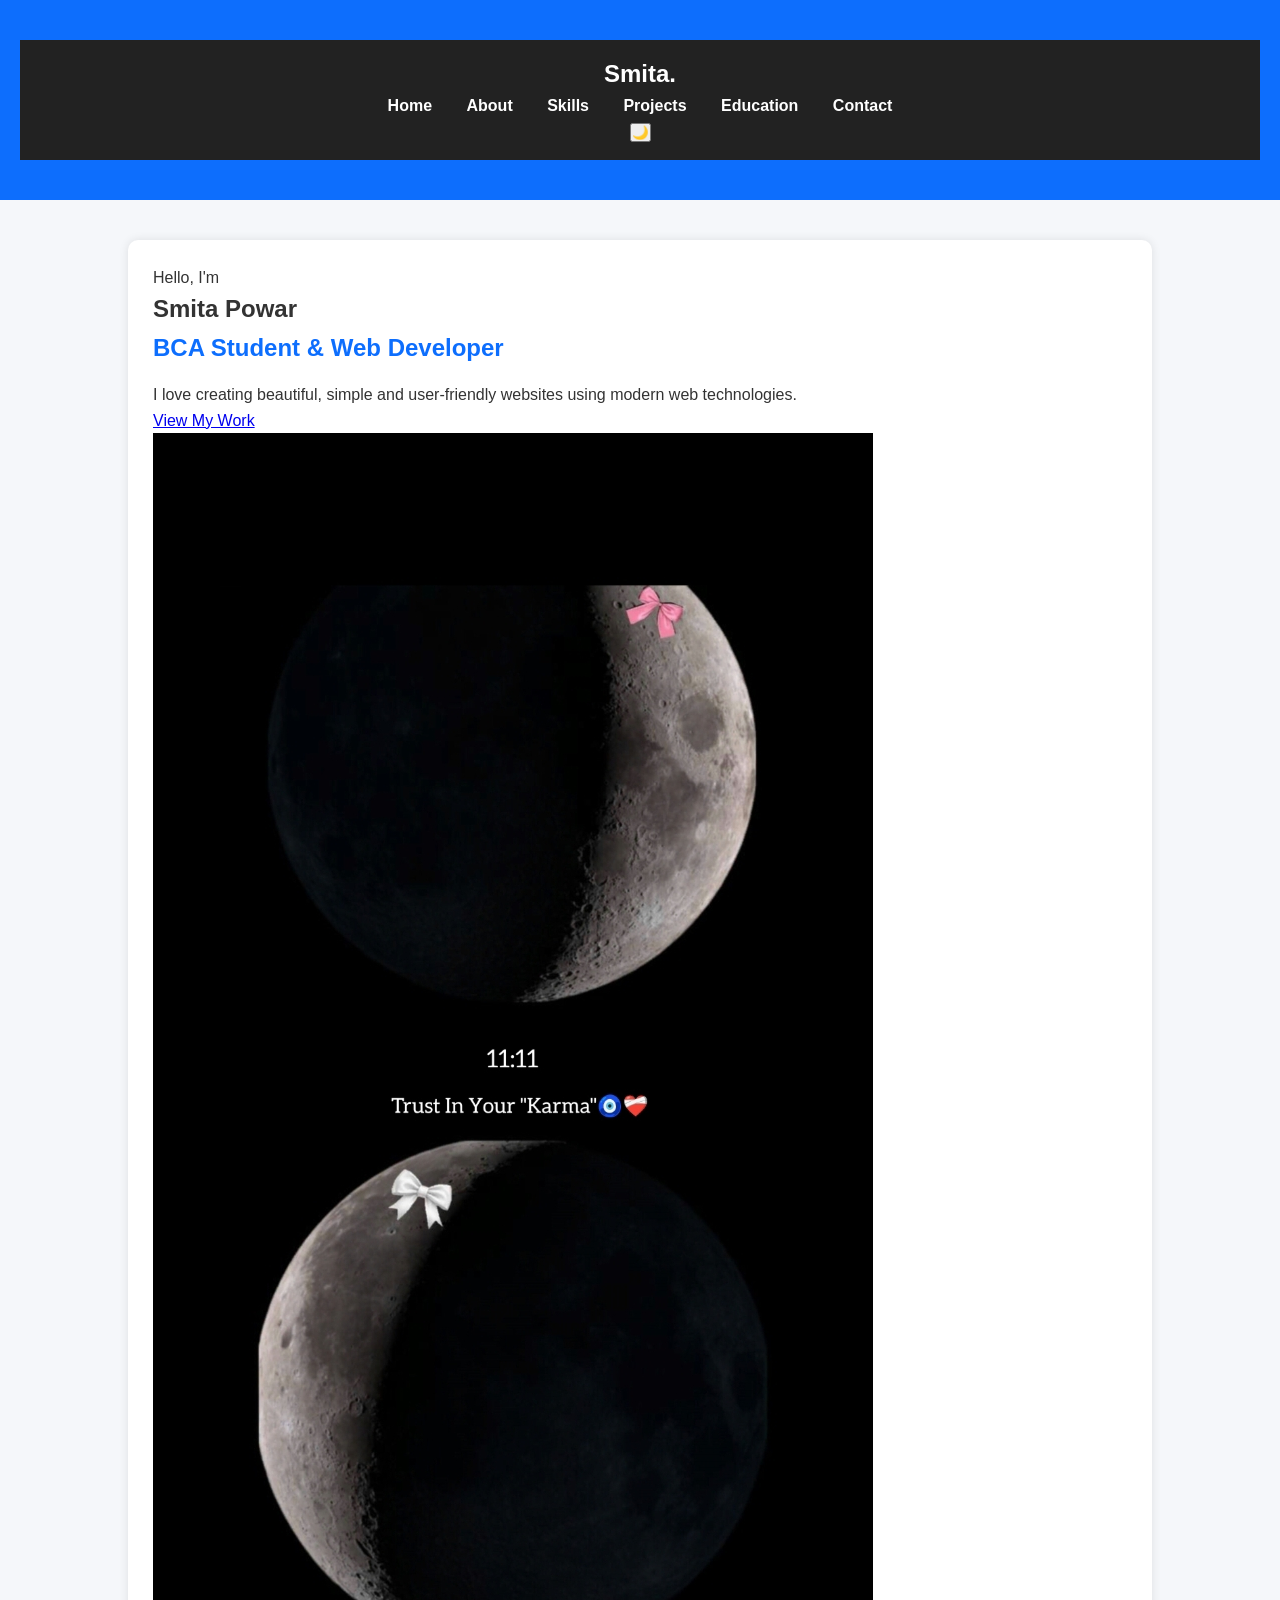
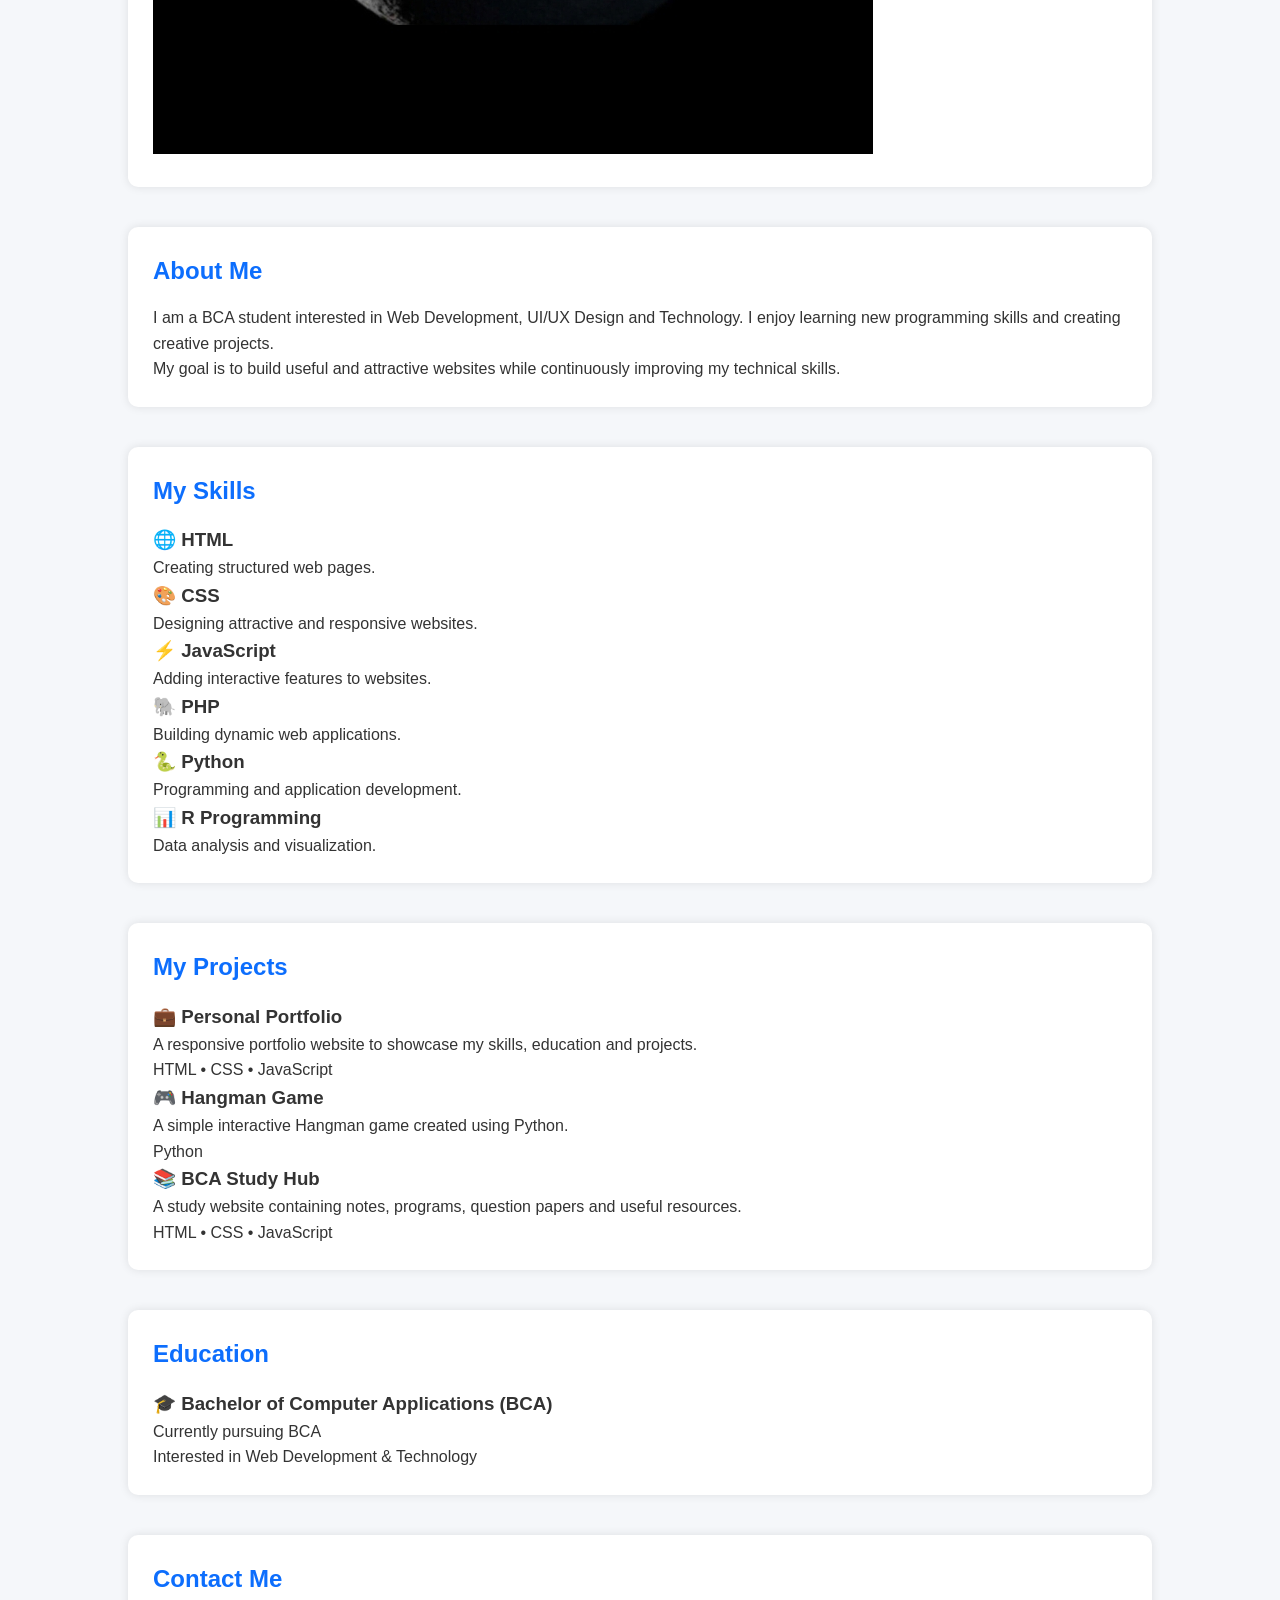
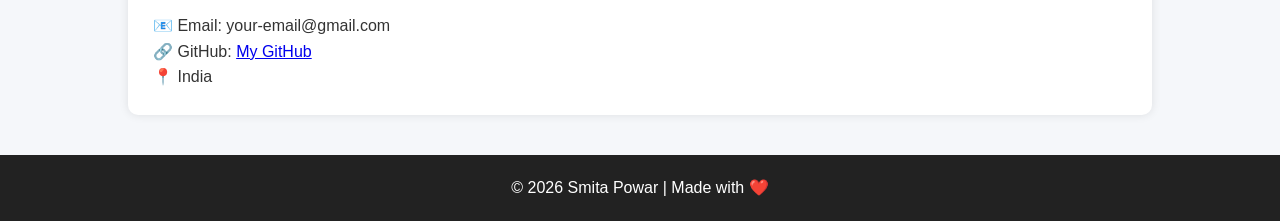
==== index.html @ 78a7b3b1 "Update index.html" ====
<!DOCTYPE html>
<html lang="en">
<head>
    <meta charset="UTF-8">
    <meta name="viewport" content="width=device-width, initial-scale=1.0">
    <title>Smita Powar | Portfolio</title>
    <link rel="stylesheet" href="style.css">
</head>

<body>

<header>
    <nav>
        <h2>Smita.</h2>

        <div class="links">
            <a href="#home">Home</a>
            <a href="#about">About</a>
            <a href="#skills">Skills</a>
            <a href="#projects">Projects</a>
            <a href="#education">Education</a>
            <a href="#contact">Contact</a>
        </div>

        <button id="theme">🌙</button>
    </nav>
</header>

<!-- HOME -->
<section id="home" class="hero">

    <div class="hero-text">
        <p>Hello, I'm</p>
        <h1>Smita Powar</h1>
        <h2>BCA Student & Web Developer</h2>

        <p>
            I love creating beautiful, simple and user-friendly websites
            using modern web technologies.
        </p>

        <a href="#projects" class="btn">View My Work</a>
    </div>

    <div class="profile">
        <img src="IMG_20260511_174621.jpg" alt="Smita">
    </div>

</section>


<!-- ABOUT -->
<section id="about">
    <h2 class="title">About Me</h2>

    <div class="about-box">
        <p>
            I am a BCA student interested in Web Development, UI/UX
            Design and Technology. I enjoy learning new programming
            skills and creating creative projects.
        </p>

        <p>
            My goal is to build useful and attractive websites while
            continuously improving my technical skills.
        </p>
    </div>
</section>


<!-- SKILLS -->
<section id="skills">
    <h2 class="title">My Skills</h2>

    <div class="cards">

        <div class="card">
            <h3>🌐 HTML</h3>
            <p>Creating structured web pages.</p>
        </div>

        <div class="card">
            <h3>🎨 CSS</h3>
            <p>Designing attractive and responsive websites.</p>
        </div>

        <div class="card">
            <h3>⚡ JavaScript</h3>
            <p>Adding interactive features to websites.</p>
        </div>

        <div class="card">
            <h3>🐘 PHP</h3>
            <p>Building dynamic web applications.</p>
        </div>

        <div class="card">
            <h3>🐍 Python</h3>
            <p>Programming and application development.</p>
        </div>

        <div class="card">
            <h3>📊 R Programming</h3>
            <p>Data analysis and visualization.</p>
        </div>

    </div>
</section>


<!-- PROJECTS -->
<section id="projects">
    <h2 class="title">My Projects</h2>

    <div class="cards">

        <div class="card project">
            <h3>💼 Personal Portfolio</h3>
            <p>
                A responsive portfolio website to showcase my
                skills, education and projects.
            </p>
            <span>HTML • CSS • JavaScript</span>
        </div>

        <div class="card project">
            <h3>🎮 Hangman Game</h3>
            <p>
                A simple interactive Hangman game created using Python.
            </p>
            <span>Python</span>
        </div>

        <div class="card project">
            <h3>📚 BCA Study Hub</h3>
            <p>
                A study website containing notes, programs,
                question papers and useful resources.
            </p>
            <span>HTML • CSS • JavaScript</span>
        </div>

    </div>
</section>


<!-- EDUCATION -->
<section id="education">
    <h2 class="title">Education</h2>

    <div class="education-box">
        <h3>🎓 Bachelor of Computer Applications (BCA)</h3>
        <p>Currently pursuing BCA</p>
        <p>Interested in Web Development & Technology</p>
    </div>
</section>


<!-- CONTACT -->
<section id="contact">
    <h2 class="title">Contact Me</h2>

    <div class="contact-box">

        <p>📧 Email: your-email@gmail.com</p>

        <p>
            🔗 GitHub:
            <a href="https://github.com/" target="_blank">
                My GitHub
            </a>
        </p>

        <p>📍 India</p>

    </div>
</section>


<footer>
    <p>© 2026 Smita Powar | Made with ❤️</p>
</footer>

<script src="script.js"></script>

</body>
</html>
---- style.css ----
/* Reset */
*{
    margin:0;
    padding:0;
    box-sizing:border-box;
    font-family:Arial, sans-serif;
}

/* Body */
body{
    background:#f5f7fa;
    color:#333;
    line-height:1.6;
}

/* Header */
header{
    background:#0d6efd;
    color:white;
    text-align:center;
    padding:40px 20px;
}

header h1{
    font-size:40px;
}

header p{
    margin-top:10px;
    font-size:18px;
}

/* Navigation */
nav{
    background:#222;
    text-align:center;
    padding:15px;
}

nav a{
    color:white;
    text-decoration:none;
    margin:0 15px;
    font-weight:bold;
}

nav a:hover{
    color:#0d6efd;
}

/* Sections */
section{
    width:80%;
    margin:40px auto;
    background:white;
    padding:25px;
    border-radius:10px;
    box-shadow:0 0 10px rgba(0,0,0,0.1);
}

section h2{
    color:#0d6efd;
    margin-bottom:15px;
}

ul{
    margin-left:20px;
}

li{
    margin-bottom:8px;
}

/* Footer */
footer{
    background:#222;
    color:white;
    text-align:center;
    padding:20px;
    margin-top:30px;
}

/* Mobile Responsive */
@media(max-width:768px){

    header h1{
        font-size:30px;
    }

    nav a{
        display:block;
        margin:10px 0;
    }

    section{
        width:95%;
    }

}
.profile-image{
    width:180px;
    height:180px;
    border-radius:50%;
    display:block;
    margin:20px auto;
    object-fit:cover;
    border:4px solid #0d6efd;
}
.project-card{
    background:#f8f9fa;
    padding:20px;
    margin-top:20px;
    border-left:5px solid #0d6efd;
    border-radius:8px;
    transition:0.3s;
}

.project-card:hover{
    transform:translateY(-5px);
    box-shadow:0 5px 15px rgba(0,0,0,0.2);
}
.skills-container{
    display:flex;
    justify-content:center;
    flex-wrap:wrap;
    gap:20px;
}

.skill-card{
    width:140px;
    background:white;
    text-align:center;
    padding:20px;
    border-radius:10px;
    box-shadow:0 0 10px rgba(0,0,0,0.1);
    transition:0.3s;
}

.skill-card:hover{
    transform:scale(1.05);
}

.skill-card img{
    width:60px;
    height:60px;
}

.skill-card h3{
    margin-top:10px;
}
.skills-container{
    display:flex;
    justify-content:center;
    flex-wrap:wrap;
    gap:20px;
}

.skill-card{
    width:150px;
    background:#fff;
    padding:20px;
    text-align:center;
    border-radius:10px;
    box-shadow:0 4px 10px rgba(0,0,0,0.1);
    transition:0.3s;
}

.skill-card:hover{
    transform:translateY(-8px);
}

.skill-card i{
    font-size:50px;
    color:#0d6efd;
    margin-bottom:15px;
}

.skill-card h3{
    font-size:18px;
}
/* Contact Form */

form{
    display:flex;
    flex-direction:column;
    gap:15px;
}

form input,
form textarea{
    padding:12px;
    border:1px solid #ccc;
    border-radius:8px;
    font-size:16px;
}

form button{
    background:#0d6efd;
    color:white;
    border:none;
    padding:12px;
    border-radius:8px;
    cursor:pointer;
    font-size:16px;
}

form button:hover{
    background:#084298;
}

/* Social Icons */

.social-icons{
    margin-top:25px;
    text-align:center;
}

.social-icons a{
    color:#0d6efd;
    font-size:35px;
    margin:0 15px;
    transition:.3s;
}

.social-icons a:hover{
    color:#222;
}
/* Dark Mode Button */

#darkModeBtn{
    position:fixed;
    top:20px;
    right:20px;
    background:#0d6efd;
    color:white;
    border:none;
    padding:10px 15px;
    border-radius:8px;
    cursor:pointer;
    z-index:1000;
}

#darkModeBtn:hover{
    background:#084298;
}

/* Dark Mode */

.dark-mode{
    background:#121212;
    color:white;
}

.dark-mode section{
    background:#1e1e1e;
    color:white;
}

.dark-mode nav{
    background:#000;
}

.dark-mode footer{
    background:#000;
}

.dark-mode .project-card{
    background:#2a2a2a;
}

/* Scroll To Top */

#topBtn{
    position:fixed;
    bottom:20px;
    right:20px;
    display:none;
    background:#0d6efd;
    color:white;
    border:none;
    padding:15px;
    border-radius:50%;
    cursor:pointer;
    font-size:18px;
}

#topBtn:hover{
    background:#084298;
}
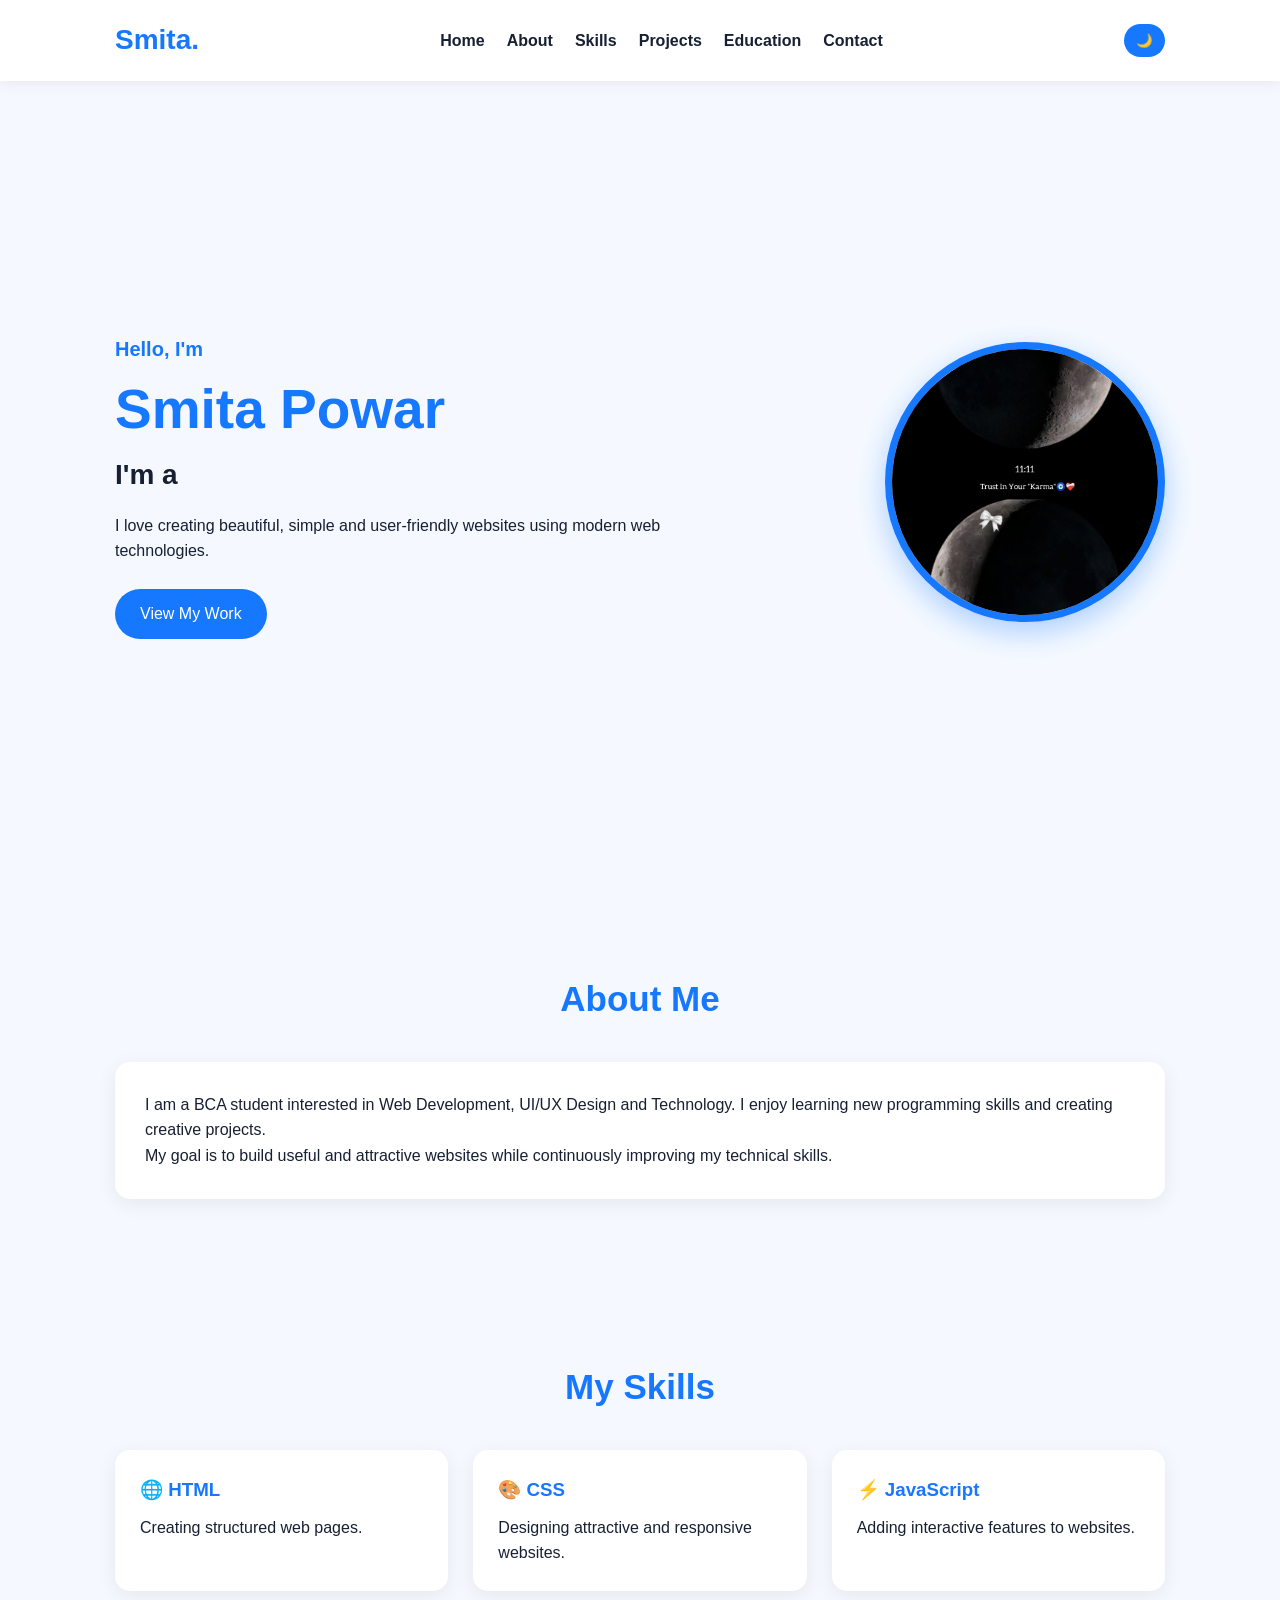
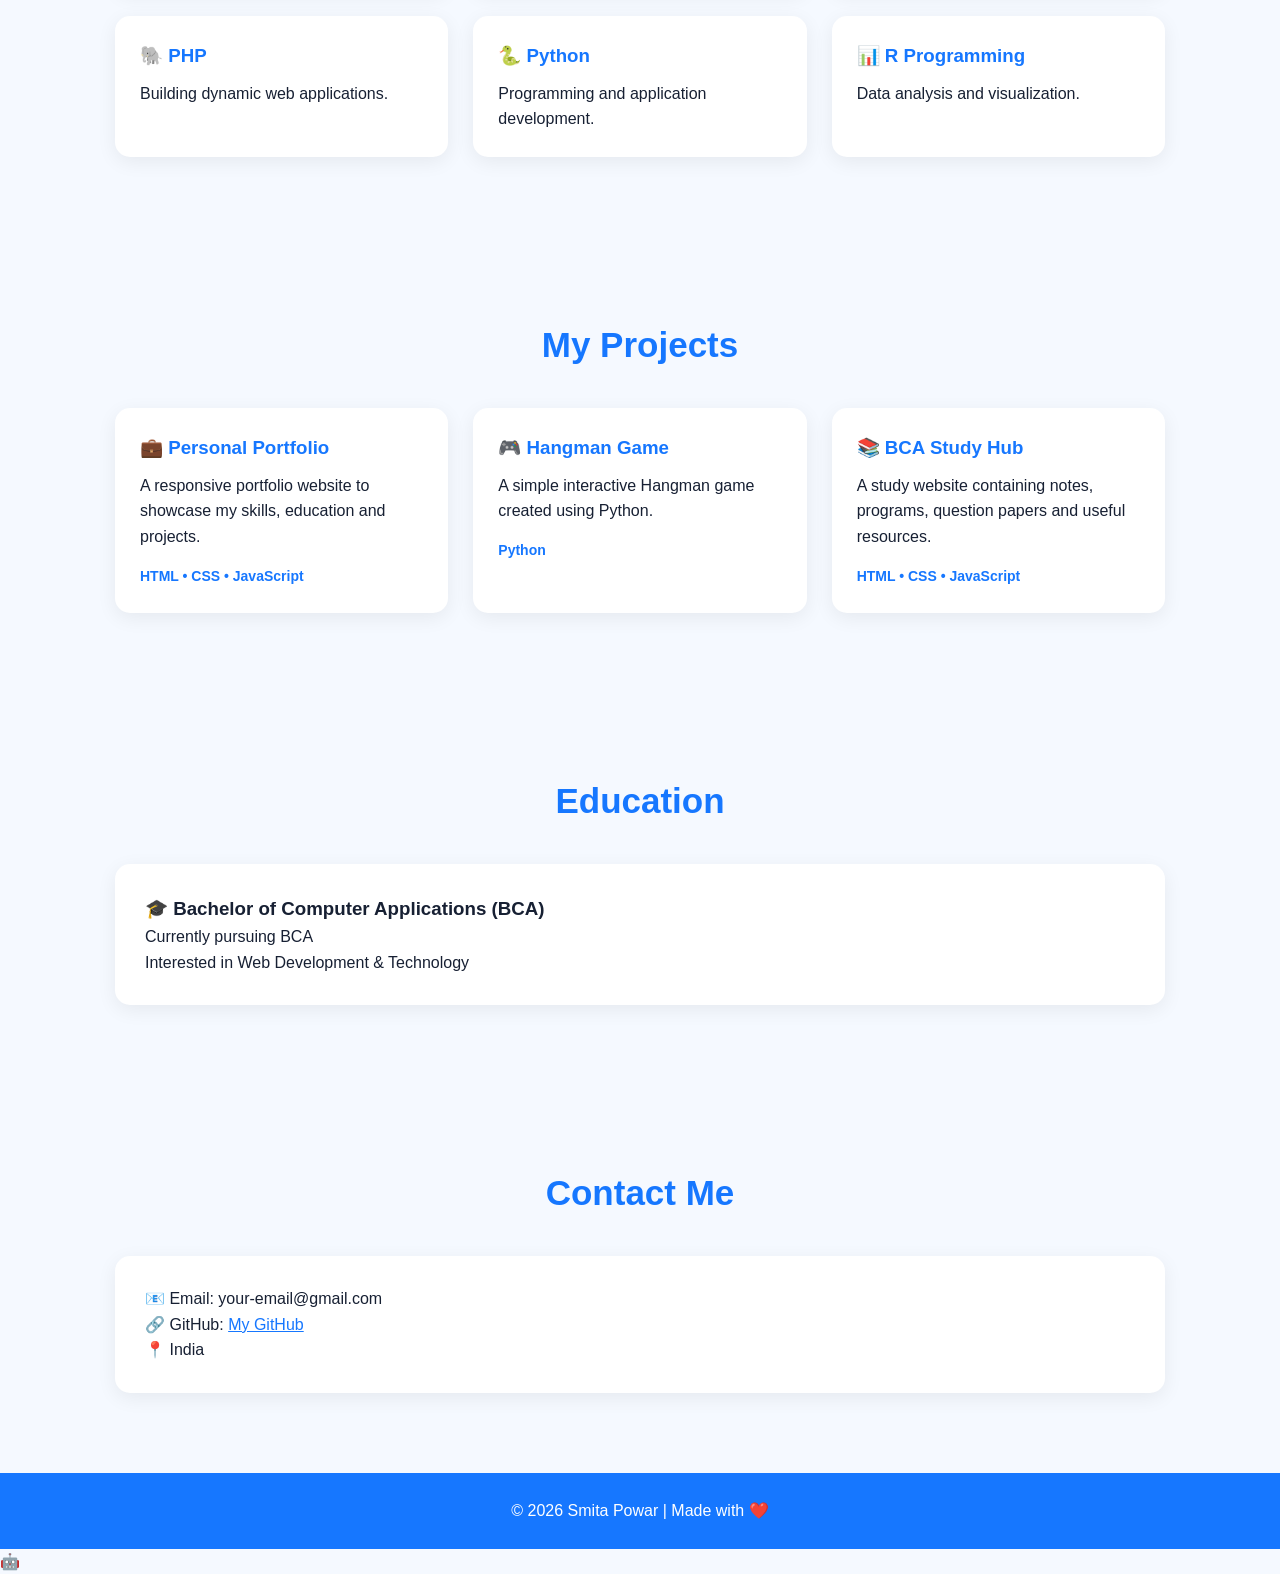
==== commit 1317e8cf: "Update index.html" ====
--- a/index.html
+++ b/index.html
@@ -8,7 +8,8 @@
 </head>
 
 <body>
-
+<div class="particles"></div>
+<div class="cursor-glow"></div>
 <header>
     <nav>
         <h2>Smita.</h2>
@@ -32,7 +33,9 @@
     <div class="hero-text">
         <p>Hello, I'm</p>
         <h1>Smita Powar</h1>
-        <h2>BCA Student & Web Developer</h2>
+        <h2>
+    I'm a <span id="typing"></span>
+</h2>
 
         <p>
             I love creating beautiful, simple and user-friendly websites
@@ -74,32 +77,32 @@
 
     <div class="cards">
 
-        <div class="card">
+      <div class="card project reveal">
             <h3>🌐 HTML</h3>
             <p>Creating structured web pages.</p>
         </div>
 
-        <div class="card">
+      <div class="card project reveal">
             <h3>🎨 CSS</h3>
             <p>Designing attractive and responsive websites.</p>
         </div>
 
-        <div class="card">
+       <div class="card project reveal">
             <h3>⚡ JavaScript</h3>
             <p>Adding interactive features to websites.</p>
         </div>
 
-        <div class="card">
+        <div class="card project reveal">
             <h3>🐘 PHP</h3>
             <p>Building dynamic web applications.</p>
         </div>
 
-        <div class="card">
+       <div class="card project reveal">
             <h3>🐍 Python</h3>
             <p>Programming and application development.</p>
         </div>
 
-        <div class="card">
+       <div class="card project reveal">
             <h3>📊 R Programming</h3>
             <p>Data analysis and visualization.</p>
         </div>
@@ -182,6 +185,6 @@
 </footer>
 
 <script src="script.js"></script>
-
+<div class="ai-button" onclick="aiMessage()">🤖</div>
 </body>
 </html>
--- a/style.css
+++ b/style.css
@@ -1,289 +1,232 @@
-/* Reset */
-*{
-    margin:0;
-    padding:0;
-    box-sizing:border-box;
-    font-family:Arial, sans-serif;
-}
-
-/* Body */
-body{
-    background:#f5f7fa;
-    color:#333;
-    line-height:1.6;
-}
-
-/* Header */
-header{
-    background:#0d6efd;
-    color:white;
-    text-align:center;
-    padding:40px 20px;
-}
-
-header h1{
-    font-size:40px;
-}
-
-header p{
-    margin-top:10px;
-    font-size:18px;
-}
-
-/* Navigation */
-nav{
-    background:#222;
-    text-align:center;
-    padding:15px;
-}
-
-nav a{
-    color:white;
-    text-decoration:none;
-    margin:0 15px;
-    font-weight:bold;
-}
-
-nav a:hover{
-    color:#0d6efd;
-}
-
-/* Sections */
-section{
-    width:80%;
-    margin:40px auto;
-    background:white;
-    padding:25px;
-    border-radius:10px;
-    box-shadow:0 0 10px rgba(0,0,0,0.1);
-}
-
-section h2{
-    color:#0d6efd;
-    margin-bottom:15px;
-}
-
-ul{
-    margin-left:20px;
-}
-
-li{
-    margin-bottom:8px;
-}
-
-/* Footer */
-footer{
-    background:#222;
-    color:white;
-    text-align:center;
-    padding:20px;
-    margin-top:30px;
-}
-
-/* Mobile Responsive */
-@media(max-width:768px){
-
-    header h1{
-        font-size:30px;
-    }
-
-    nav a{
-        display:block;
-        margin:10px 0;
-    }
-
-    section{
-        width:95%;
-    }
-
-}
-.profile-image{
-    width:180px;
-    height:180px;
-    border-radius:50%;
-    display:block;
-    margin:20px auto;
-    object-fit:cover;
-    border:4px solid #0d6efd;
-}
-.project-card{
-    background:#f8f9fa;
-    padding:20px;
-    margin-top:20px;
-    border-left:5px solid #0d6efd;
-    border-radius:8px;
-    transition:0.3s;
-}
-
-.project-card:hover{
-    transform:translateY(-5px);
-    box-shadow:0 5px 15px rgba(0,0,0,0.2);
-}
-.skills-container{
-    display:flex;
-    justify-content:center;
-    flex-wrap:wrap;
-    gap:20px;
-}
-
-.skill-card{
-    width:140px;
-    background:white;
-    text-align:center;
-    padding:20px;
-    border-radius:10px;
-    box-shadow:0 0 10px rgba(0,0,0,0.1);
-    transition:0.3s;
-}
-
-.skill-card:hover{
-    transform:scale(1.05);
-}
-
-.skill-card img{
-    width:60px;
-    height:60px;
-}
-
-.skill-card h3{
-    margin-top:10px;
-}
-.skills-container{
-    display:flex;
-    justify-content:center;
-    flex-wrap:wrap;
-    gap:20px;
-}
-
-.skill-card{
-    width:150px;
-    background:#fff;
-    padding:20px;
-    text-align:center;
-    border-radius:10px;
-    box-shadow:0 4px 10px rgba(0,0,0,0.1);
-    transition:0.3s;
-}
-
-.skill-card:hover{
-    transform:translateY(-8px);
-}
-
-.skill-card i{
-    font-size:50px;
-    color:#0d6efd;
-    margin-bottom:15px;
-}
-
-.skill-card h3{
-    font-size:18px;
-}
-/* Contact Form */
-
-form{
-    display:flex;
-    flex-direction:column;
-    gap:15px;
-}
-
-form input,
-form textarea{
-    padding:12px;
-    border:1px solid #ccc;
-    border-radius:8px;
-    font-size:16px;
-}
-
-form button{
-    background:#0d6efd;
-    color:white;
-    border:none;
-    padding:12px;
-    border-radius:8px;
-    cursor:pointer;
-    font-size:16px;
-}
-
-form button:hover{
-    background:#084298;
-}
-
-/* Social Icons */
-
-.social-icons{
-    margin-top:25px;
-    text-align:center;
-}
-
-.social-icons a{
-    color:#0d6efd;
-    font-size:35px;
-    margin:0 15px;
-    transition:.3s;
-}
-
-.social-icons a:hover{
-    color:#222;
-}
-/* Dark Mode Button */
-
-#darkModeBtn{
-    position:fixed;
-    top:20px;
-    right:20px;
-    background:#0d6efd;
-    color:white;
-    border:none;
-    padding:10px 15px;
-    border-radius:8px;
-    cursor:pointer;
-    z-index:1000;
-}
-
-#darkModeBtn:hover{
-    background:#084298;
-}
-
-/* Dark Mode */
-
-.dark-mode{
-    background:#121212;
-    color:white;
-}
-
-.dark-mode section{
-    background:#1e1e1e;
-    color:white;
-}
-
-.dark-mode nav{
-    background:#000;
-}
-
-.dark-mode footer{
-    background:#000;
-}
-
-.dark-mode .project-card{
-    background:#2a2a2a;
-}
-
-/* Scroll To Top */
-
-#topBtn{
-    position:fixed;
-    bottom:20px;
-    right:20px;
-    display:none;
-    background:#0d6efd;
-    color:white;
-    border:none;
-    padding:15px;
-    border-radius:50%;
-    cursor:pointer;
-    font-size:18px;
-}
-
-#topBtn:hover{
-    background:#084298;
-}
+* {
+    margin: 0;
+    padding: 0;
+    box-sizing: border-box;
+    scroll-behavior: smooth;
+}
+
+body {
+    font-family: Arial, sans-serif;
+    background: #f5f9ff;
+    color: #172033;
+    line-height: 1.6;
+}
+
+header {
+    position: sticky;
+    top: 0;
+    z-index: 100;
+    background: #ffffff;
+    box-shadow: 0 2px 15px #0001;
+}
+
+nav {
+    max-width: 1100px;
+    margin: auto;
+    padding: 18px 25px;
+    display: flex;
+    align-items: center;
+    justify-content: space-between;
+}
+
+nav h2 {
+    color: #1677ff;
+    font-size: 28px;
+}
+
+.links {
+    display: flex;
+    gap: 22px;
+}
+
+.links a {
+    text-decoration: none;
+    color: #172033;
+    font-weight: bold;
+}
+
+.links a:hover {
+    color: #1677ff;
+}
+
+#theme {
+    border: 0;
+    background: #1677ff;
+    color: white;
+    padding: 9px 12px;
+    border-radius: 20px;
+    cursor: pointer;
+}
+
+section {
+    max-width: 1100px;
+    margin: auto;
+    padding: 80px 25px;
+}
+
+.hero {
+    min-height: 90vh;
+    display: flex;
+    align-items: center;
+    justify-content: space-between;
+    gap: 40px;
+}
+
+.hero-text {
+    max-width: 600px;
+}
+
+.hero-text p:first-child {
+    color: #1677ff;
+    font-size: 20px;
+    font-weight: bold;
+}
+
+.hero h1 {
+    font-size: 55px;
+    color: #1677ff;
+}
+
+.hero h2 {
+    font-size: 28px;
+    margin-bottom: 15px;
+}
+
+.profile img {
+    width: 280px;
+    height: 280px;
+    object-fit: cover;
+    border-radius: 50%;
+    border: 7px solid #1677ff;
+    box-shadow: 0 10px 30px #1677ff55;
+}
+
+.btn {
+    display: inline-block;
+    margin-top: 25px;
+    padding: 12px 25px;
+    background: #1677ff;
+    color: white;
+    text-decoration: none;
+    border-radius: 25px;
+}
+
+.btn:hover {
+    transform: scale(1.05);
+}
+
+.title {
+    text-align: center;
+    font-size: 35px;
+    color: #1677ff;
+    margin-bottom: 35px;
+}
+
+.about-box,
+.education-box,
+.contact-box {
+    background: white;
+    padding: 30px;
+    border-radius: 15px;
+    box-shadow: 0 5px 20px #0001;
+}
+
+.cards {
+    display: grid;
+    grid-template-columns: repeat(3, 1fr);
+    gap: 25px;
+}
+
+.card {
+    background: white;
+    padding: 25px;
+    border-radius: 15px;
+    box-shadow: 0 5px 20px #0001;
+    transition: 0.3s;
+}
+
+.card:hover {
+    transform: translateY(-8px);
+    box-shadow: 0 10px 25px #1677ff33;
+}
+
+.card h3 {
+    color: #1677ff;
+    margin-bottom: 10px;
+}
+
+.project span {
+    display: inline-block;
+    margin-top: 15px;
+    color: #1677ff;
+    font-size: 14px;
+    font-weight: bold;
+}
+
+.contact-box a {
+    color: #1677ff;
+}
+
+footer {
+    text-align: center;
+    padding: 25px;
+    background: #1677ff;
+    color: white;
+}
+
+
+/* DARK MODE */
+
+.dark {
+    background: #101827;
+    color: white;
+}
+
+.dark header,
+.dark .card,
+.dark .about-box,
+.dark .education-box,
+.dark .contact-box {
+    background: #182235;
+}
+
+.dark .links a {
+    color: white;
+}
+
+
+/* MOBILE */
+
+@media (max-width: 700px) {
+
+    .links {
+        display: none;
+    }
+
+    .hero {
+        flex-direction: column-reverse;
+        text-align: center;
+        justify-content: center;
+    }
+
+    .hero h1 {
+        font-size: 42px;
+    }
+
+    .hero h2 {
+        font-size: 22px;
+    }
+
+    .profile img {
+        width: 210px;
+        height: 210px;
+    }
+
+    .cards {
+        grid-template-columns: 1fr;
+    }
+
+    section {
+        padding: 60px 20px;
+    }
+}
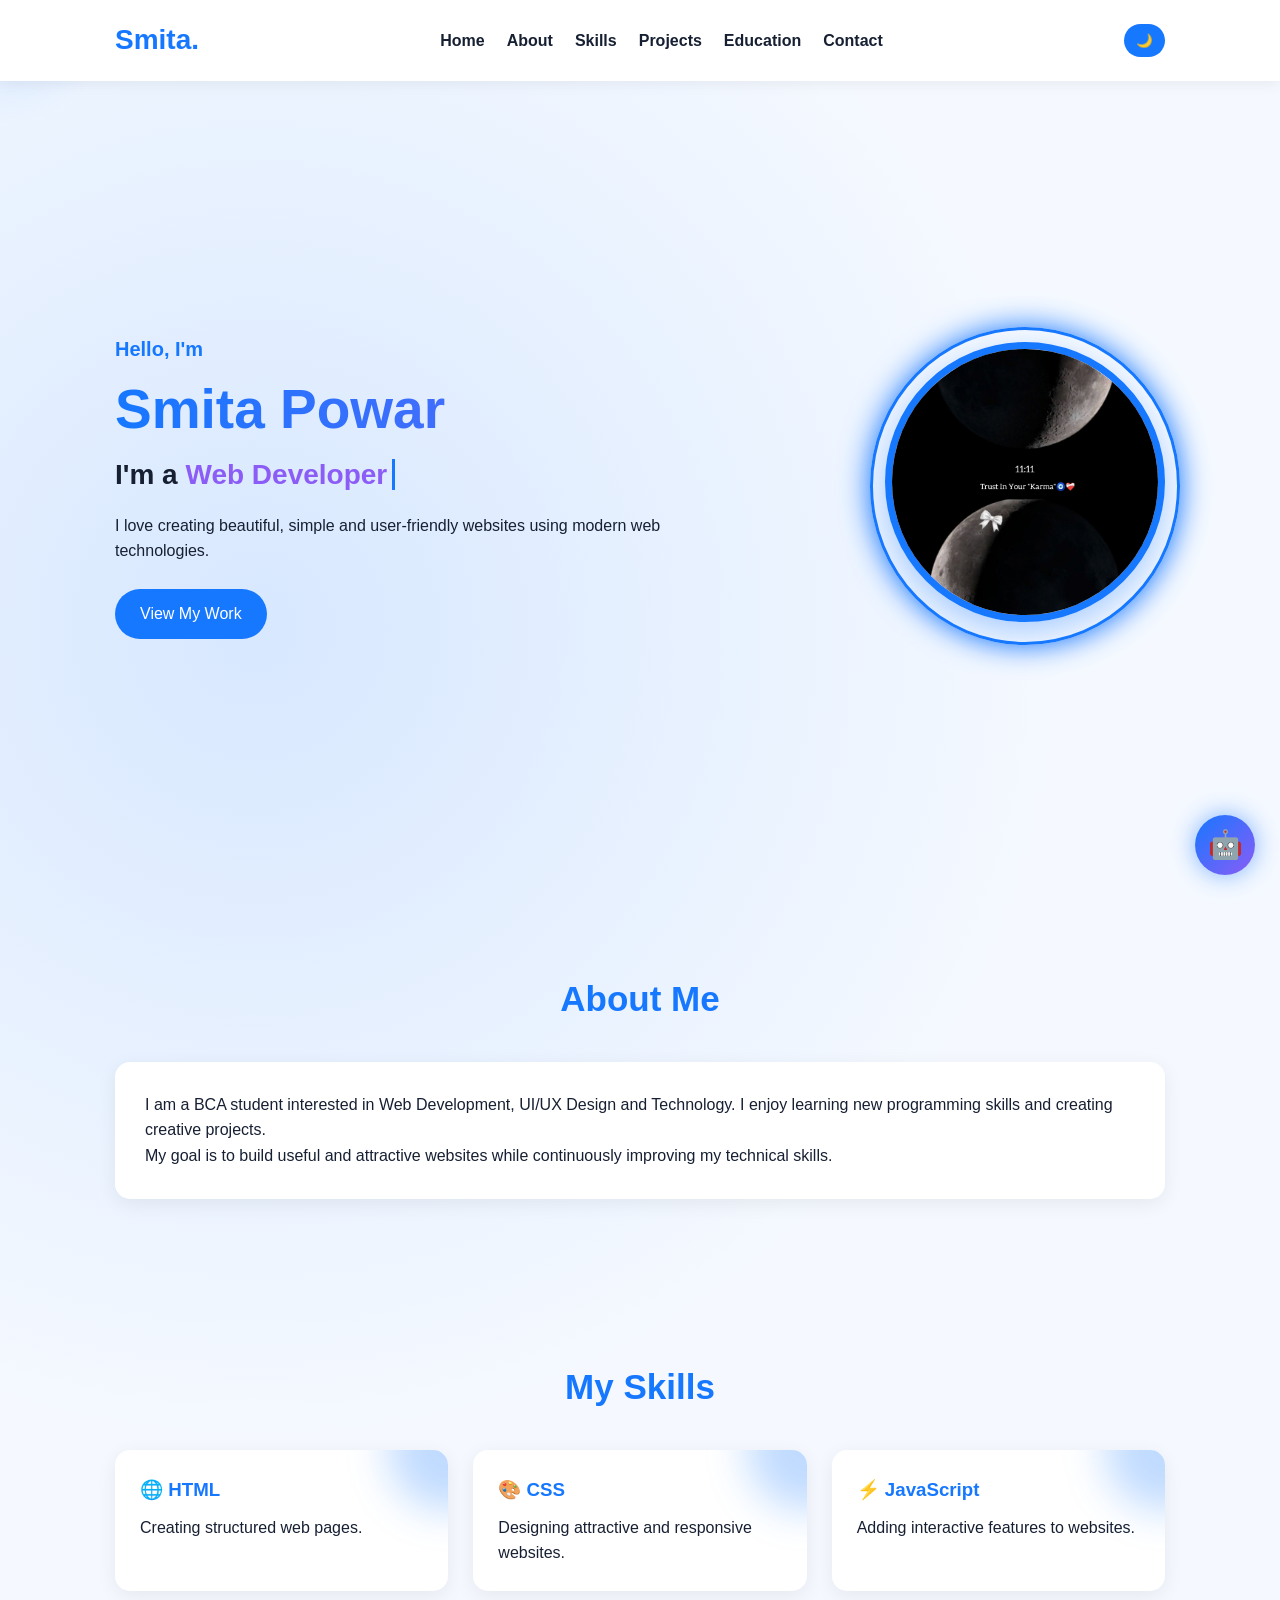
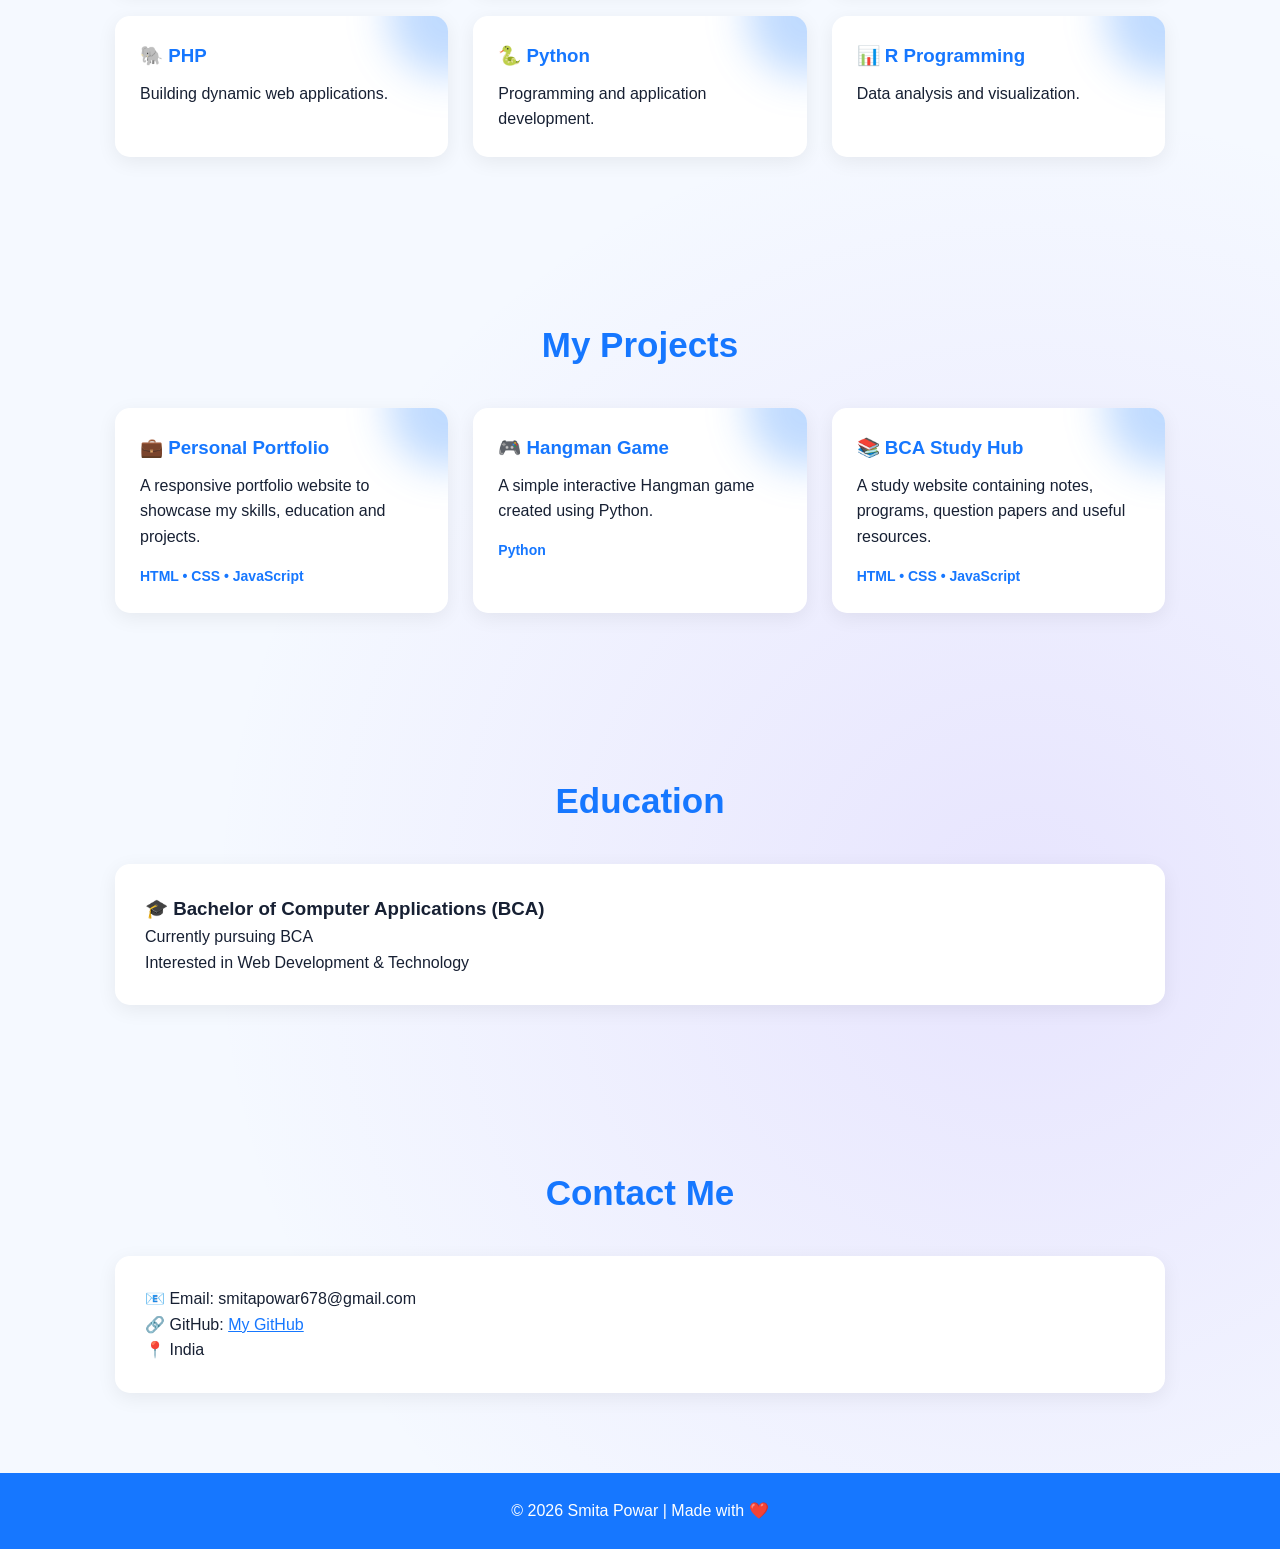
==== commit 32b9d1be: "Update index.html" ====
--- a/index.html
+++ b/index.html
@@ -165,11 +165,11 @@
 
     <div class="contact-box">
 
-        <p>📧 Email: your-email@gmail.com</p>
+        <p>📧 Email: smitapowar678@gmail.com</p>
 
         <p>
             🔗 GitHub:
-            <a href="https://github.com/" target="_blank">
+            <a href="https://github.com/smita350-crypto" target="_blank">
                 My GitHub
             </a>
         </p>
--- a/style.css
+++ b/style.css
@@ -230,3 +230,156 @@
         padding: 60px 20px;
     }
 }
+/* AI BACKGROUND */
+
+body {
+    overflow-x: hidden;
+    background:
+        radial-gradient(circle at 20% 20%, #1677ff22, transparent 30%),
+        radial-gradient(circle at 80% 80%, #8b5cf622, transparent 30%),
+        #f5f9ff;
+}
+
+.hero {
+    position: relative;
+}
+
+.hero h1 {
+    background: linear-gradient(90deg, #1677ff, #8b5cf6, #00c6ff);
+    background-size: 300%;
+    -webkit-background-clip: text;
+    color: transparent;
+    animation: gradient 5s infinite;
+}
+
+@keyframes gradient {
+    0% { background-position: 0%; }
+    50% { background-position: 100%; }
+    100% { background-position: 0%; }
+}
+
+
+/* GLOWING PROFILE */
+
+.profile {
+    position: relative;
+}
+
+.profile::before {
+    content: "";
+    position: absolute;
+    inset: -15px;
+    border-radius: 50%;
+    border: 3px solid #1677ff;
+    animation: rotate 4s linear infinite;
+    box-shadow: 0 0 30px #1677ff;
+}
+
+@keyframes rotate {
+    from { transform: rotate(0deg); }
+    to { transform: rotate(360deg); }
+}
+
+
+/* CARD 3D EFFECT */
+
+.card {
+    position: relative;
+    overflow: hidden;
+    transition: 0.4s;
+}
+
+.card::before {
+    content: "";
+    position: absolute;
+    width: 120px;
+    height: 120px;
+    background: #1677ff44;
+    border-radius: 50%;
+    top: -60px;
+    right: -60px;
+    filter: blur(20px);
+}
+
+.card:hover {
+    transform: translateY(-12px) scale(1.03);
+    box-shadow: 0 15px 40px #1677ff44;
+}
+
+
+/* SCROLL ANIMATION */
+
+.reveal {
+    opacity: 0;
+    transform: translateY(50px);
+    transition: 0.8s;
+}
+
+.reveal.show {
+    opacity: 1;
+    transform: translateY(0);
+}
+
+
+/* CURSOR GLOW */
+
+.cursor-glow {
+    position: fixed;
+    width: 250px;
+    height: 250px;
+    border-radius: 50%;
+    pointer-events: none;
+    background: radial-gradient(circle, #1677ff22, transparent 70%);
+    transform: translate(-50%, -50%);
+    z-index: -1;
+}
+
+
+/* AI BUTTON */
+
+.ai-button {
+    position: fixed;
+    right: 25px;
+    bottom: 25px;
+    width: 60px;
+    height: 60px;
+    border-radius: 50%;
+    background: linear-gradient(135deg, #1677ff, #8b5cf6);
+    color: white;
+    display: flex;
+    justify-content: center;
+    align-items: center;
+    font-size: 28px;
+    cursor: pointer;
+    box-shadow: 0 0 25px #1677ff88;
+    animation: aiFloat 2s infinite;
+    z-index: 1000;
+}
+
+@keyframes aiFloat {
+    0%,100% {
+        transform: translateY(0);
+    }
+    50% {
+        transform: translateY(-10px);
+    }
+}
+
+
+/* TYPING */
+
+#typing {
+    color: #8b5cf6;
+    border-right: 3px solid #1677ff;
+    padding-right: 5px;
+}
+
+
+/* DARK MODE */
+
+.dark {
+    background:
+        radial-gradient(circle at 20% 20%, #1677ff22, transparent 30%),
+        radial-gradient(circle at 80% 80%, #8b5cf622, transparent 30%),
+        #080d18;
+}
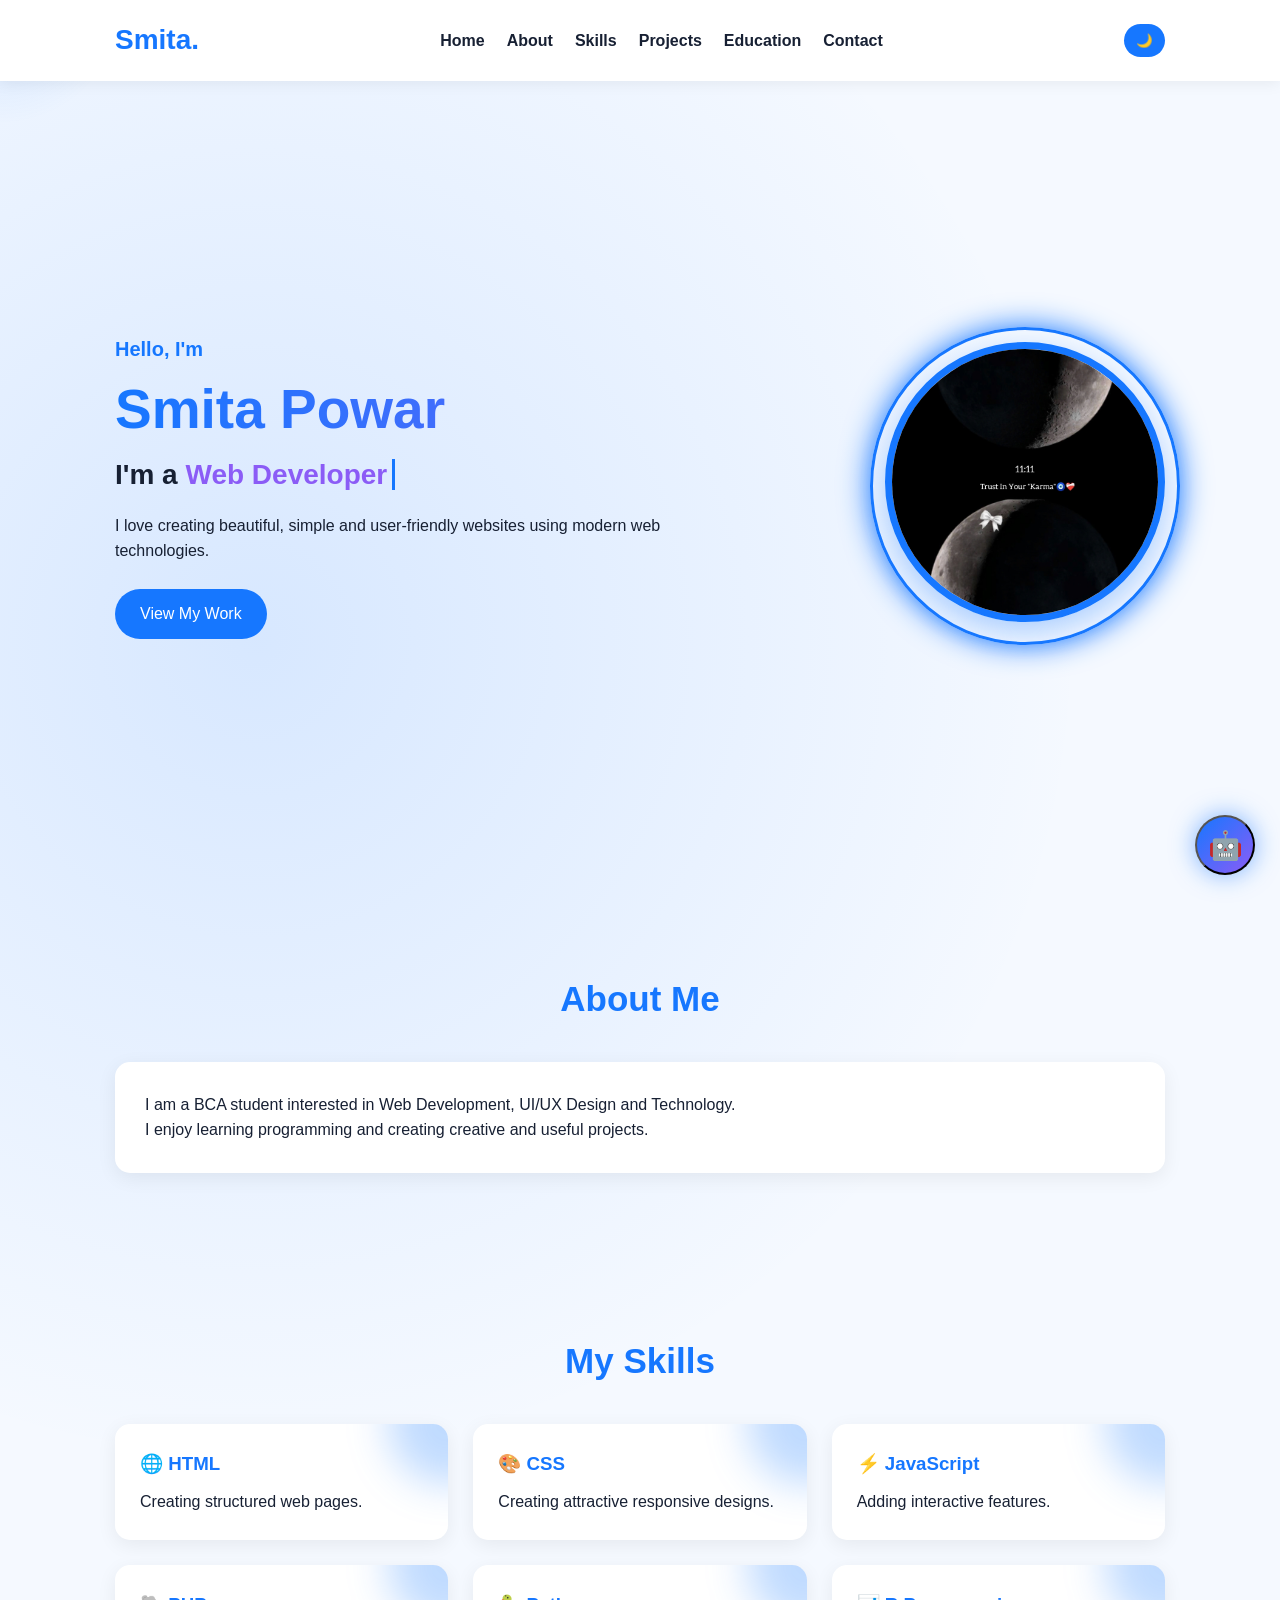
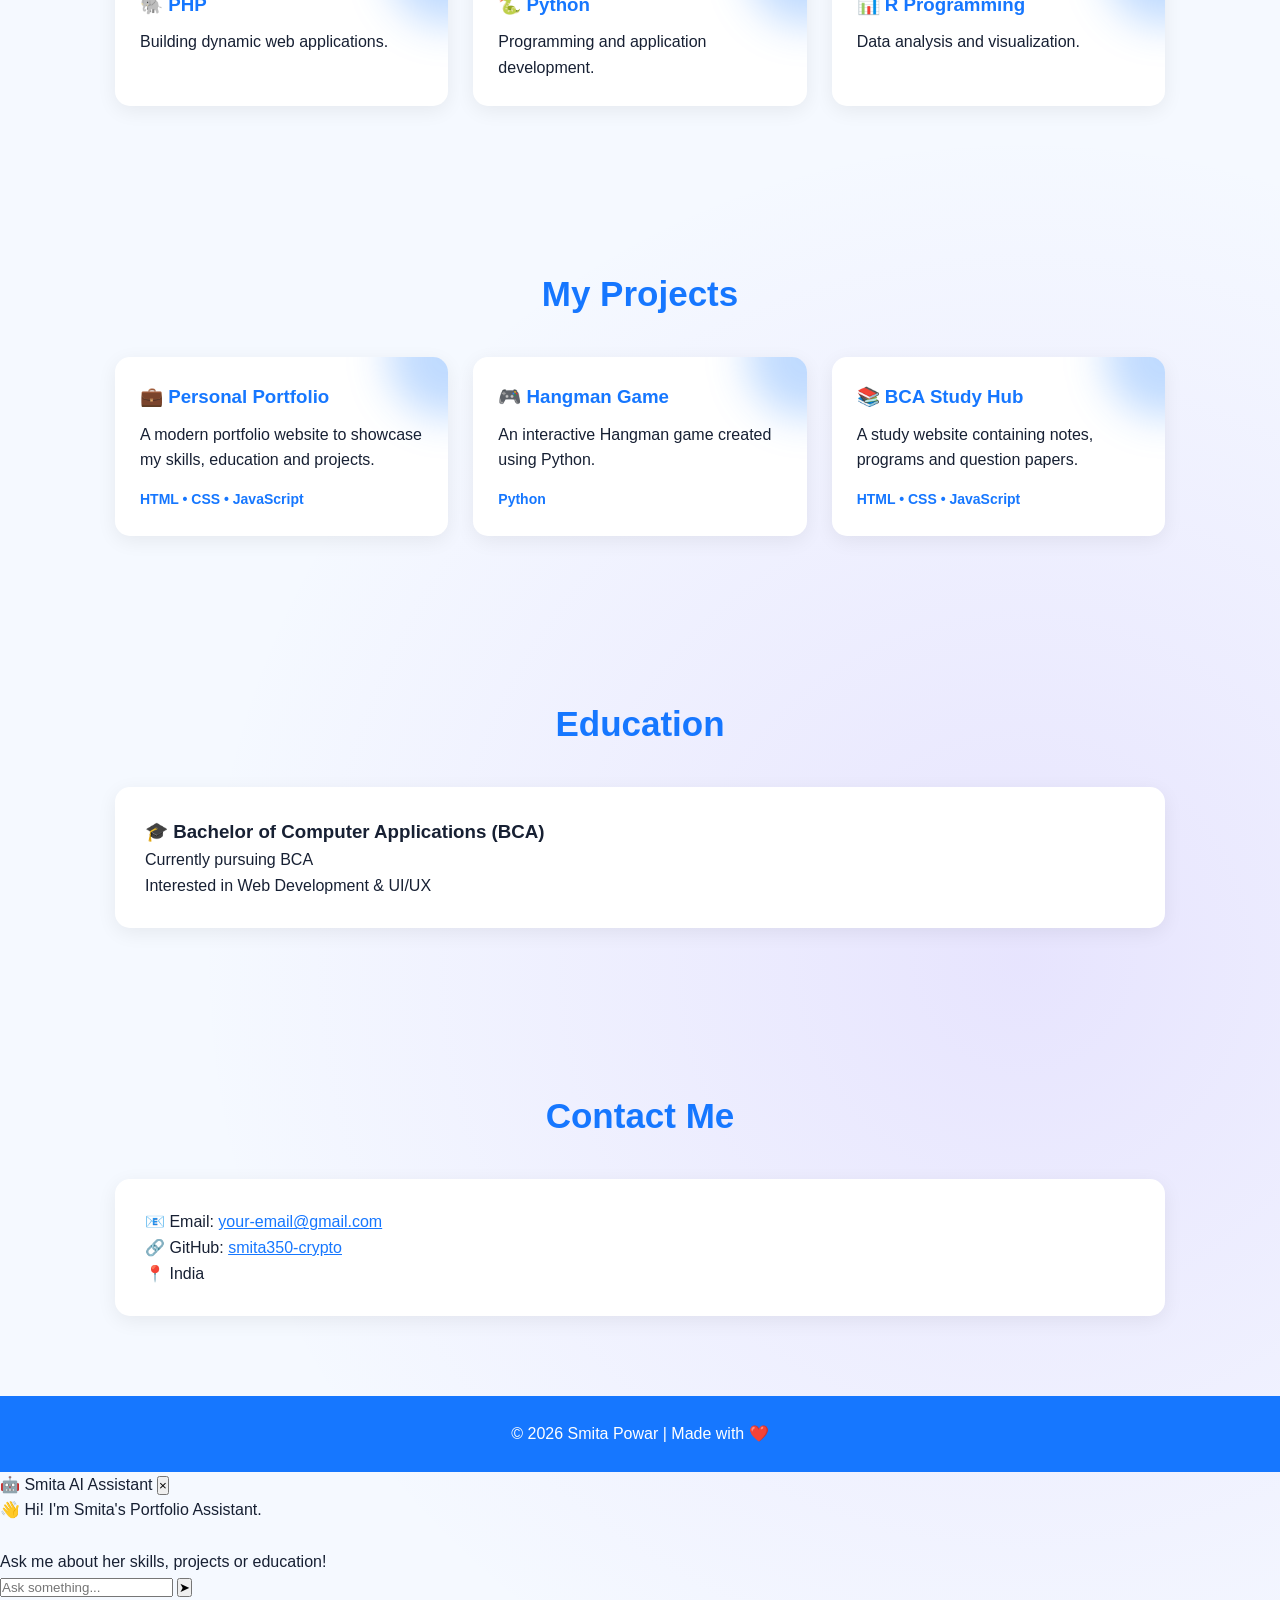
==== commit 600e317e: "Update index.html" ====
--- a/index.html
+++ b/index.html
@@ -8,8 +8,9 @@
 </head>
 
 <body>
-<div class="particles"></div>
+
 <div class="cursor-glow"></div>
+
 <header>
     <nav>
         <h2>Smita.</h2>
@@ -27,19 +28,23 @@
     </nav>
 </header>
 
+
 <!-- HOME -->
+
 <section id="home" class="hero">
 
     <div class="hero-text">
         <p>Hello, I'm</p>
+
         <h1>Smita Powar</h1>
+
         <h2>
-    I'm a <span id="typing"></span>
-</h2>
-
-        <p>
-            I love creating beautiful, simple and user-friendly websites
-            using modern web technologies.
+            I'm a <span id="typing"></span>
+        </h2>
+
+        <p>
+            I love creating beautiful, simple and user-friendly
+            websites using modern web technologies.
         </p>
 
         <a href="#projects" class="btn">View My Work</a>
@@ -53,56 +58,57 @@
 
 
 <!-- ABOUT -->
+
 <section id="about">
     <h2 class="title">About Me</h2>
 
-    <div class="about-box">
-        <p>
-            I am a BCA student interested in Web Development, UI/UX
-            Design and Technology. I enjoy learning new programming
-            skills and creating creative projects.
-        </p>
-
-        <p>
-            My goal is to build useful and attractive websites while
-            continuously improving my technical skills.
+    <div class="about-box reveal">
+        <p>
+            I am a BCA student interested in Web Development,
+            UI/UX Design and Technology.
+        </p>
+
+        <p>
+            I enjoy learning programming and creating creative
+            and useful projects.
         </p>
     </div>
 </section>
 
 
 <!-- SKILLS -->
+
 <section id="skills">
     <h2 class="title">My Skills</h2>
 
     <div class="cards">
 
-      <div class="card project reveal">
+        <div class="card reveal">
             <h3>🌐 HTML</h3>
             <p>Creating structured web pages.</p>
         </div>
 
-      <div class="card project reveal">
+        <div class="card reveal">
             <h3>🎨 CSS</h3>
-            <p>Designing attractive and responsive websites.</p>
-        </div>
-
-       <div class="card project reveal">
+            <p>Creating attractive responsive designs.</p>
+        </div>
+
+        <div class="card reveal">
             <h3>⚡ JavaScript</h3>
-            <p>Adding interactive features to websites.</p>
-        </div>
-
-        <div class="card project reveal">
+            <p>Adding interactive features.</p>
+        </div>
+
+        <div class="card reveal">
             <h3>🐘 PHP</h3>
             <p>Building dynamic web applications.</p>
         </div>
 
-       <div class="card project reveal">
+        <div class="card reveal">
             <h3>🐍 Python</h3>
             <p>Programming and application development.</p>
         </div>
 
-       <div class="card project reveal">
+        <div class="card reveal">
             <h3>📊 R Programming</h3>
             <p>Data analysis and visualization.</p>
         </div>
@@ -112,33 +118,34 @@
 
 
 <!-- PROJECTS -->
+
 <section id="projects">
     <h2 class="title">My Projects</h2>
 
     <div class="cards">
 
-        <div class="card project">
+        <div class="card project reveal">
             <h3>💼 Personal Portfolio</h3>
             <p>
-                A responsive portfolio website to showcase my
+                A modern portfolio website to showcase my
                 skills, education and projects.
             </p>
             <span>HTML • CSS • JavaScript</span>
         </div>
 
-        <div class="card project">
+        <div class="card project reveal">
             <h3>🎮 Hangman Game</h3>
             <p>
-                A simple interactive Hangman game created using Python.
+                An interactive Hangman game created using Python.
             </p>
             <span>Python</span>
         </div>
 
-        <div class="card project">
+        <div class="card project reveal">
             <h3>📚 BCA Study Hub</h3>
             <p>
-                A study website containing notes, programs,
-                question papers and useful resources.
+                A study website containing notes, programs
+                and question papers.
             </p>
             <span>HTML • CSS • JavaScript</span>
         </div>
@@ -148,29 +155,38 @@
 
 
 <!-- EDUCATION -->
+
 <section id="education">
     <h2 class="title">Education</h2>
 
-    <div class="education-box">
+    <div class="education-box reveal">
         <h3>🎓 Bachelor of Computer Applications (BCA)</h3>
         <p>Currently pursuing BCA</p>
-        <p>Interested in Web Development & Technology</p>
+        <p>Interested in Web Development & UI/UX</p>
     </div>
 </section>
 
 
 <!-- CONTACT -->
+
 <section id="contact">
     <h2 class="title">Contact Me</h2>
 
-    <div class="contact-box">
-
-        <p>📧 Email: smitapowar678@gmail.com</p>
-
+    <div class="contact-box reveal">
+
+        <!-- YOUR EMAIL -->
+        <p>
+            📧 Email:
+            <a href="mailto:your-email@gmail.com">
+                your-email@gmail.com
+            </a>
+        </p>
+
+        <!-- YOUR GITHUB -->
         <p>
             🔗 GitHub:
             <a href="https://github.com/smita350-crypto" target="_blank">
-                My GitHub
+                smita350-crypto
             </a>
         </p>
 
@@ -184,7 +200,48 @@
     <p>© 2026 Smita Powar | Made with ❤️</p>
 </footer>
 
+
+<!-- 🤖 CHATBOT -->
+
+<div class="chatbot">
+
+    <div class="chat-header">
+        🤖 Smita AI Assistant
+        <button onclick="closeChat()">×</button>
+    </div>
+
+    <div id="chatMessages" class="chat-messages">
+
+        <div class="bot-message">
+            👋 Hi! I'm Smita's Portfolio Assistant.
+            <br><br>
+            Ask me about her skills, projects or education!
+        </div>
+
+    </div>
+
+    <div class="chat-input">
+        <input
+            type="text"
+            id="userInput"
+            placeholder="Ask something..."
+            onkeydown="if(event.key==='Enter') sendMessage()"
+        >
+
+        <button onclick="sendMessage()">➤</button>
+    </div>
+
+</div>
+
+
+<!-- CHATBOT BUTTON -->
+
+<button class="ai-button" onclick="openChat()">
+    🤖
+</button>
+
+
 <script src="script.js"></script>
-<div class="ai-button" onclick="aiMessage()">🤖</div>
+
 </body>
 </html>
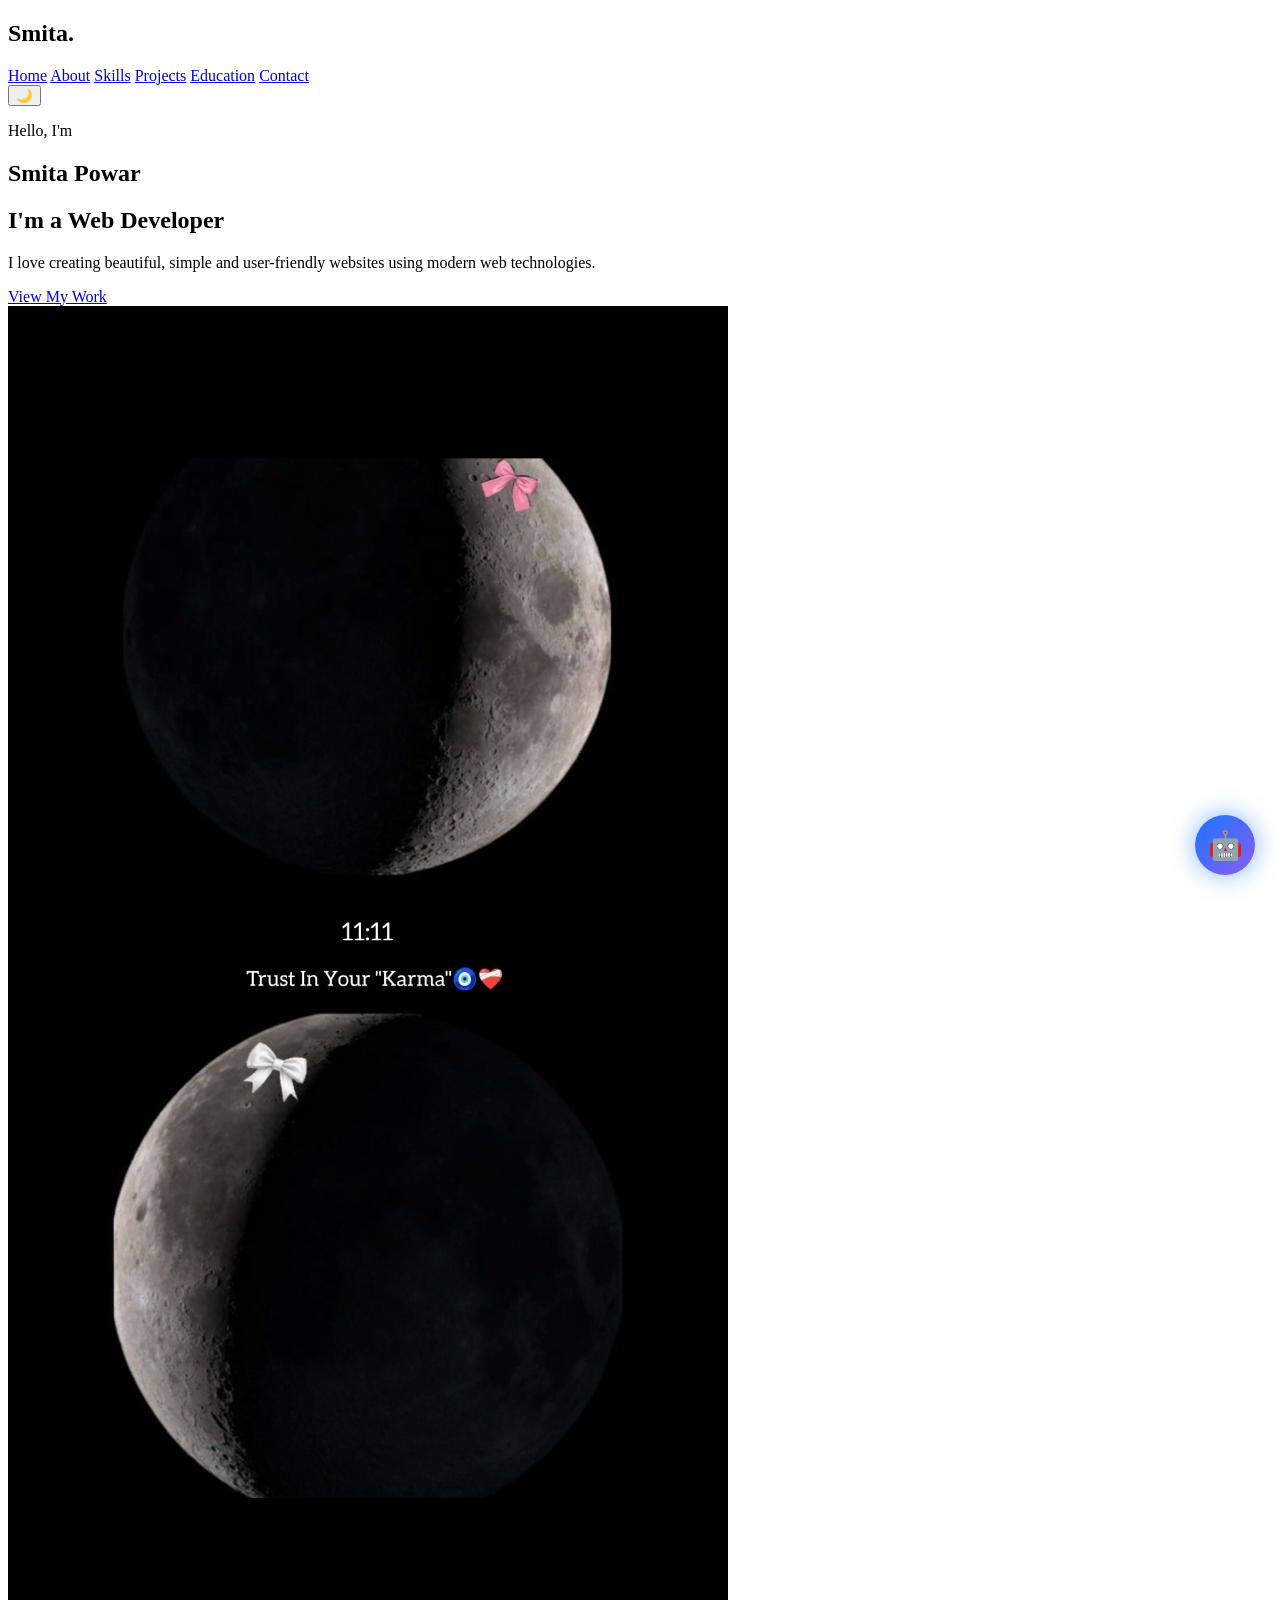
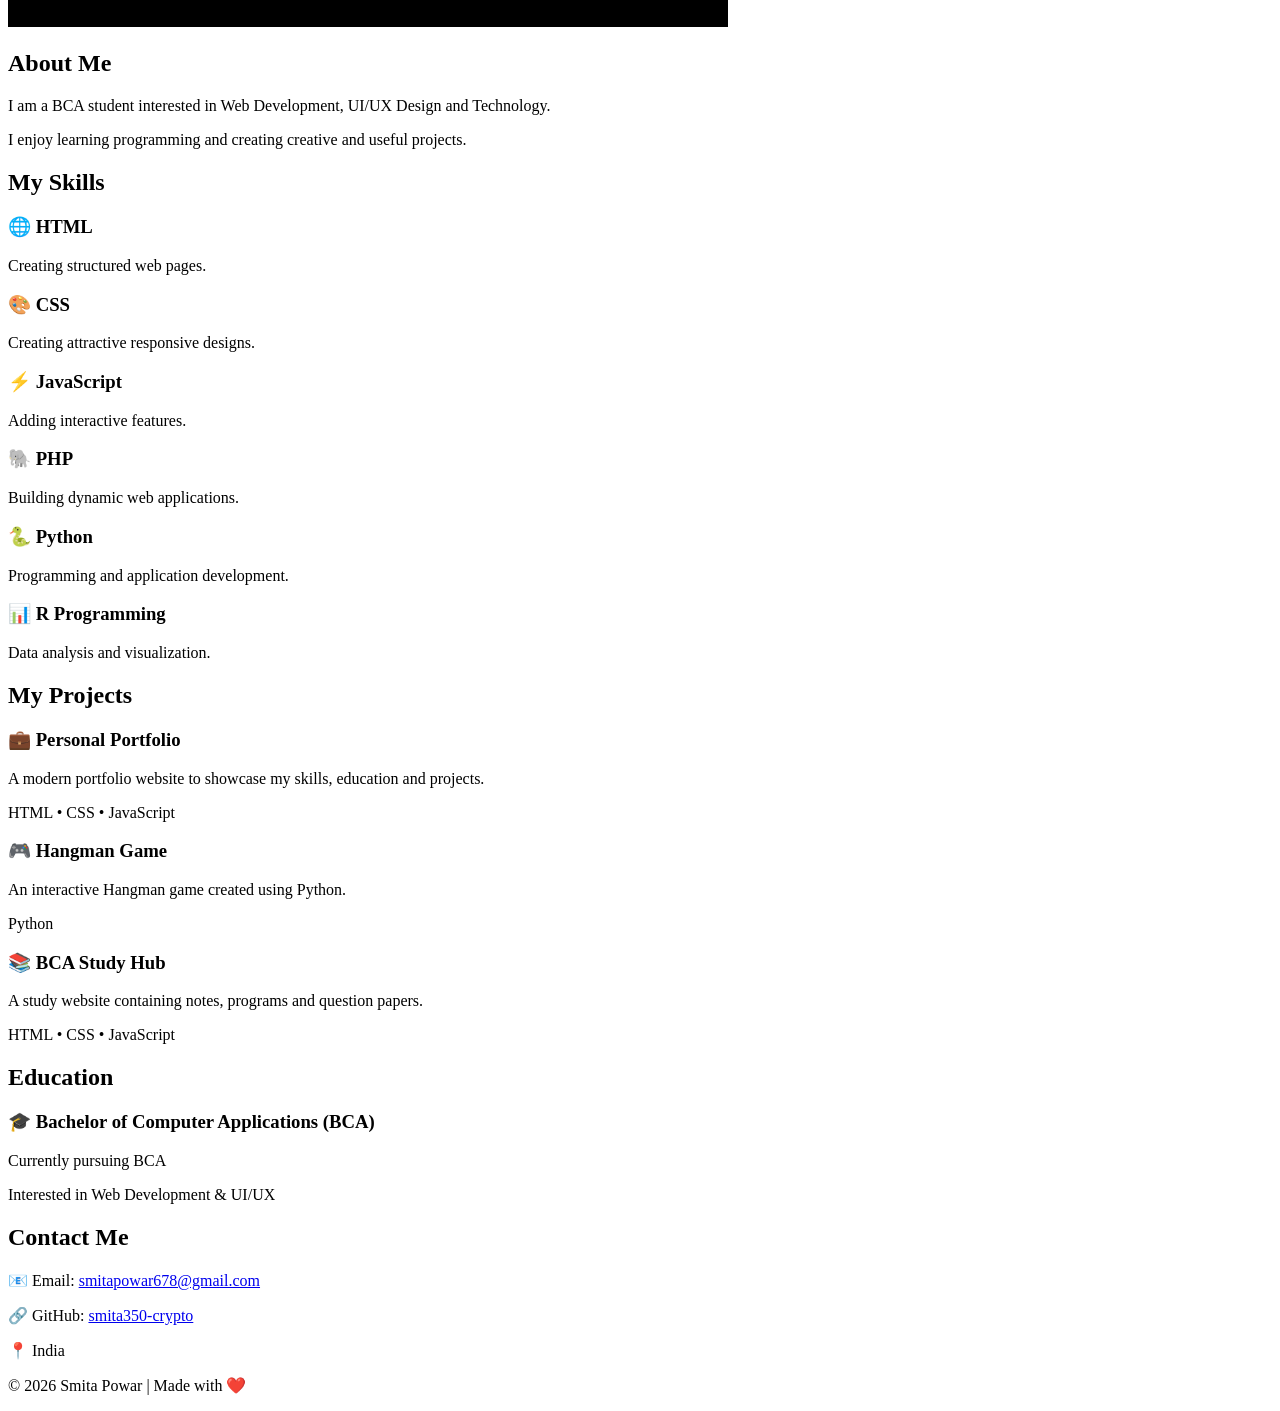
==== commit be298d35: "Update email address in contact box" ====
--- a/index.html
+++ b/index.html
@@ -175,12 +175,12 @@
     <div class="contact-box reveal">
 
         <!-- YOUR EMAIL -->
-        <p>
-            📧 Email:
-            <a href="mailto:your-email@gmail.com">
-                your-email@gmail.com
-            </a>
-        </p>
+       <p>
+    📧 Email:
+    <a href="mailto:smitapowar678@gmail.com">
+        smitapowar678@gmail.com
+    </a>
+</p>
 
         <!-- YOUR GITHUB -->
         <p>
--- a/style.css
+++ b/style.css
@@ -1,337 +1,83 @@
-* {
-    margin: 0;
-    padding: 0;
-    box-sizing: border-box;
-    scroll-behavior: smooth;
+/* CHATBOT */
+
+.chatbot {
+    position: fixed;
+    right: 25px;
+    bottom: 95px;
+    width: 330px;
+    height: 430px;
+    background: white;
+    border-radius: 20px;
+    box-shadow: 0 10px 40px #0003;
+    overflow: hidden;
+    display: none;
+    z-index: 999;
+    border: 2px solid #1677ff55;
 }
 
-body {
-    font-family: Arial, sans-serif;
-    background: #f5f9ff;
-    color: #172033;
-    line-height: 1.6;
-}
-
-header {
-    position: sticky;
-    top: 0;
-    z-index: 100;
-    background: #ffffff;
-    box-shadow: 0 2px 15px #0001;
-}
-
-nav {
-    max-width: 1100px;
-    margin: auto;
-    padding: 18px 25px;
+.chat-header {
+    background: linear-gradient(135deg, #1677ff, #8b5cf6);
+    color: white;
+    padding: 16px;
+    font-weight: bold;
     display: flex;
-    align-items: center;
     justify-content: space-between;
 }
 
-nav h2 {
-    color: #1677ff;
-    font-size: 28px;
-}
-
-.links {
-    display: flex;
-    gap: 22px;
-}
-
-.links a {
-    text-decoration: none;
-    color: #172033;
-    font-weight: bold;
-}
-
-.links a:hover {
-    color: #1677ff;
-}
-
-#theme {
-    border: 0;
-    background: #1677ff;
+.chat-header button {
+    background: none;
+    border: none;
     color: white;
-    padding: 9px 12px;
-    border-radius: 20px;
+    font-size: 22px;
     cursor: pointer;
 }
 
-section {
-    max-width: 1100px;
-    margin: auto;
-    padding: 80px 25px;
+.chat-messages {
+    height: 320px;
+    padding: 15px;
+    overflow-y: auto;
 }
 
-.hero {
-    min-height: 90vh;
-    display: flex;
-    align-items: center;
-    justify-content: space-between;
-    gap: 40px;
+.bot-message,
+.user-message {
+    padding: 10px 13px;
+    margin: 8px 0;
+    border-radius: 15px;
+    max-width: 85%;
+    font-size: 14px;
 }
 
-.hero-text {
-    max-width: 600px;
+.bot-message {
+    background: #eef4ff;
+    color: #172033;
 }
 
-.hero-text p:first-child {
-    color: #1677ff;
-    font-size: 20px;
-    font-weight: bold;
+.user-message {
+    background: #1677ff;
+    color: white;
+    margin-left: auto;
 }
 
-.hero h1 {
-    font-size: 55px;
-    color: #1677ff;
+.chat-input {
+    display: flex;
+    padding: 10px;
+    border-top: 1px solid #ddd;
 }
 
-.hero h2 {
-    font-size: 28px;
-    margin-bottom: 15px;
+.chat-input input {
+    flex: 1;
+    border: none;
+    outline: none;
+    padding: 10px;
 }
 
-.profile img {
-    width: 280px;
-    height: 280px;
-    object-fit: cover;
-    border-radius: 50%;
-    border: 7px solid #1677ff;
-    box-shadow: 0 10px 30px #1677ff55;
-}
-
-.btn {
-    display: inline-block;
-    margin-top: 25px;
-    padding: 12px 25px;
+.chat-input button {
+    border: none;
     background: #1677ff;
     color: white;
-    text-decoration: none;
-    border-radius: 25px;
-}
-
-.btn:hover {
-    transform: scale(1.05);
-}
-
-.title {
-    text-align: center;
-    font-size: 35px;
-    color: #1677ff;
-    margin-bottom: 35px;
-}
-
-.about-box,
-.education-box,
-.contact-box {
-    background: white;
-    padding: 30px;
-    border-radius: 15px;
-    box-shadow: 0 5px 20px #0001;
-}
-
-.cards {
-    display: grid;
-    grid-template-columns: repeat(3, 1fr);
-    gap: 25px;
-}
-
-.card {
-    background: white;
-    padding: 25px;
-    border-radius: 15px;
-    box-shadow: 0 5px 20px #0001;
-    transition: 0.3s;
-}
-
-.card:hover {
-    transform: translateY(-8px);
-    box-shadow: 0 10px 25px #1677ff33;
-}
-
-.card h3 {
-    color: #1677ff;
-    margin-bottom: 10px;
-}
-
-.project span {
-    display: inline-block;
-    margin-top: 15px;
-    color: #1677ff;
-    font-size: 14px;
-    font-weight: bold;
-}
-
-.contact-box a {
-    color: #1677ff;
-}
-
-footer {
-    text-align: center;
-    padding: 25px;
-    background: #1677ff;
-    color: white;
-}
-
-
-/* DARK MODE */
-
-.dark {
-    background: #101827;
-    color: white;
-}
-
-.dark header,
-.dark .card,
-.dark .about-box,
-.dark .education-box,
-.dark .contact-box {
-    background: #182235;
-}
-
-.dark .links a {
-    color: white;
-}
-
-
-/* MOBILE */
-
-@media (max-width: 700px) {
-
-    .links {
-        display: none;
-    }
-
-    .hero {
-        flex-direction: column-reverse;
-        text-align: center;
-        justify-content: center;
-    }
-
-    .hero h1 {
-        font-size: 42px;
-    }
-
-    .hero h2 {
-        font-size: 22px;
-    }
-
-    .profile img {
-        width: 210px;
-        height: 210px;
-    }
-
-    .cards {
-        grid-template-columns: 1fr;
-    }
-
-    section {
-        padding: 60px 20px;
-    }
-}
-/* AI BACKGROUND */
-
-body {
-    overflow-x: hidden;
-    background:
-        radial-gradient(circle at 20% 20%, #1677ff22, transparent 30%),
-        radial-gradient(circle at 80% 80%, #8b5cf622, transparent 30%),
-        #f5f9ff;
-}
-
-.hero {
-    position: relative;
-}
-
-.hero h1 {
-    background: linear-gradient(90deg, #1677ff, #8b5cf6, #00c6ff);
-    background-size: 300%;
-    -webkit-background-clip: text;
-    color: transparent;
-    animation: gradient 5s infinite;
-}
-
-@keyframes gradient {
-    0% { background-position: 0%; }
-    50% { background-position: 100%; }
-    100% { background-position: 0%; }
-}
-
-
-/* GLOWING PROFILE */
-
-.profile {
-    position: relative;
-}
-
-.profile::before {
-    content: "";
-    position: absolute;
-    inset: -15px;
     border-radius: 50%;
-    border: 3px solid #1677ff;
-    animation: rotate 4s linear infinite;
-    box-shadow: 0 0 30px #1677ff;
-}
-
-@keyframes rotate {
-    from { transform: rotate(0deg); }
-    to { transform: rotate(360deg); }
-}
-
-
-/* CARD 3D EFFECT */
-
-.card {
-    position: relative;
-    overflow: hidden;
-    transition: 0.4s;
-}
-
-.card::before {
-    content: "";
-    position: absolute;
-    width: 120px;
-    height: 120px;
-    background: #1677ff44;
-    border-radius: 50%;
-    top: -60px;
-    right: -60px;
-    filter: blur(20px);
-}
-
-.card:hover {
-    transform: translateY(-12px) scale(1.03);
-    box-shadow: 0 15px 40px #1677ff44;
-}
-
-
-/* SCROLL ANIMATION */
-
-.reveal {
-    opacity: 0;
-    transform: translateY(50px);
-    transition: 0.8s;
-}
-
-.reveal.show {
-    opacity: 1;
-    transform: translateY(0);
-}
-
-
-/* CURSOR GLOW */
-
-.cursor-glow {
-    position: fixed;
-    width: 250px;
-    height: 250px;
-    border-radius: 50%;
-    pointer-events: none;
-    background: radial-gradient(circle, #1677ff22, transparent 70%);
-    transform: translate(-50%, -50%);
-    z-index: -1;
+    width: 40px;
+    cursor: pointer;
 }
 
 
@@ -343,12 +89,10 @@
     bottom: 25px;
     width: 60px;
     height: 60px;
+    border: none;
     border-radius: 50%;
     background: linear-gradient(135deg, #1677ff, #8b5cf6);
     color: white;
-    display: flex;
-    justify-content: center;
-    align-items: center;
     font-size: 28px;
     cursor: pointer;
     box-shadow: 0 0 25px #1677ff88;
@@ -357,29 +101,40 @@
 }
 
 @keyframes aiFloat {
-    0%,100% {
+    0%, 100% {
         transform: translateY(0);
     }
+
     50% {
         transform: translateY(-10px);
     }
 }
 
 
-/* TYPING */
+/* CHATBOT DARK MODE */
 
-#typing {
-    color: #8b5cf6;
-    border-right: 3px solid #1677ff;
-    padding-right: 5px;
+.dark .chatbot {
+    background: #182235;
+}
+
+.dark .bot-message {
+    background: #25324a;
+    color: white;
 }
 
 
-/* DARK MODE */
+/* MOBILE */
 
-.dark {
-    background:
-        radial-gradient(circle at 20% 20%, #1677ff22, transparent 30%),
-        radial-gradient(circle at 80% 80%, #8b5cf622, transparent 30%),
-        #080d18;
+@media (max-width: 600px) {
+
+    .chatbot {
+        right: 10px;
+        bottom: 85px;
+        width: calc(100% - 20px);
+    }
+
+    .ai-button {
+        right: 15px;
+        bottom: 15px;
+    }
 }
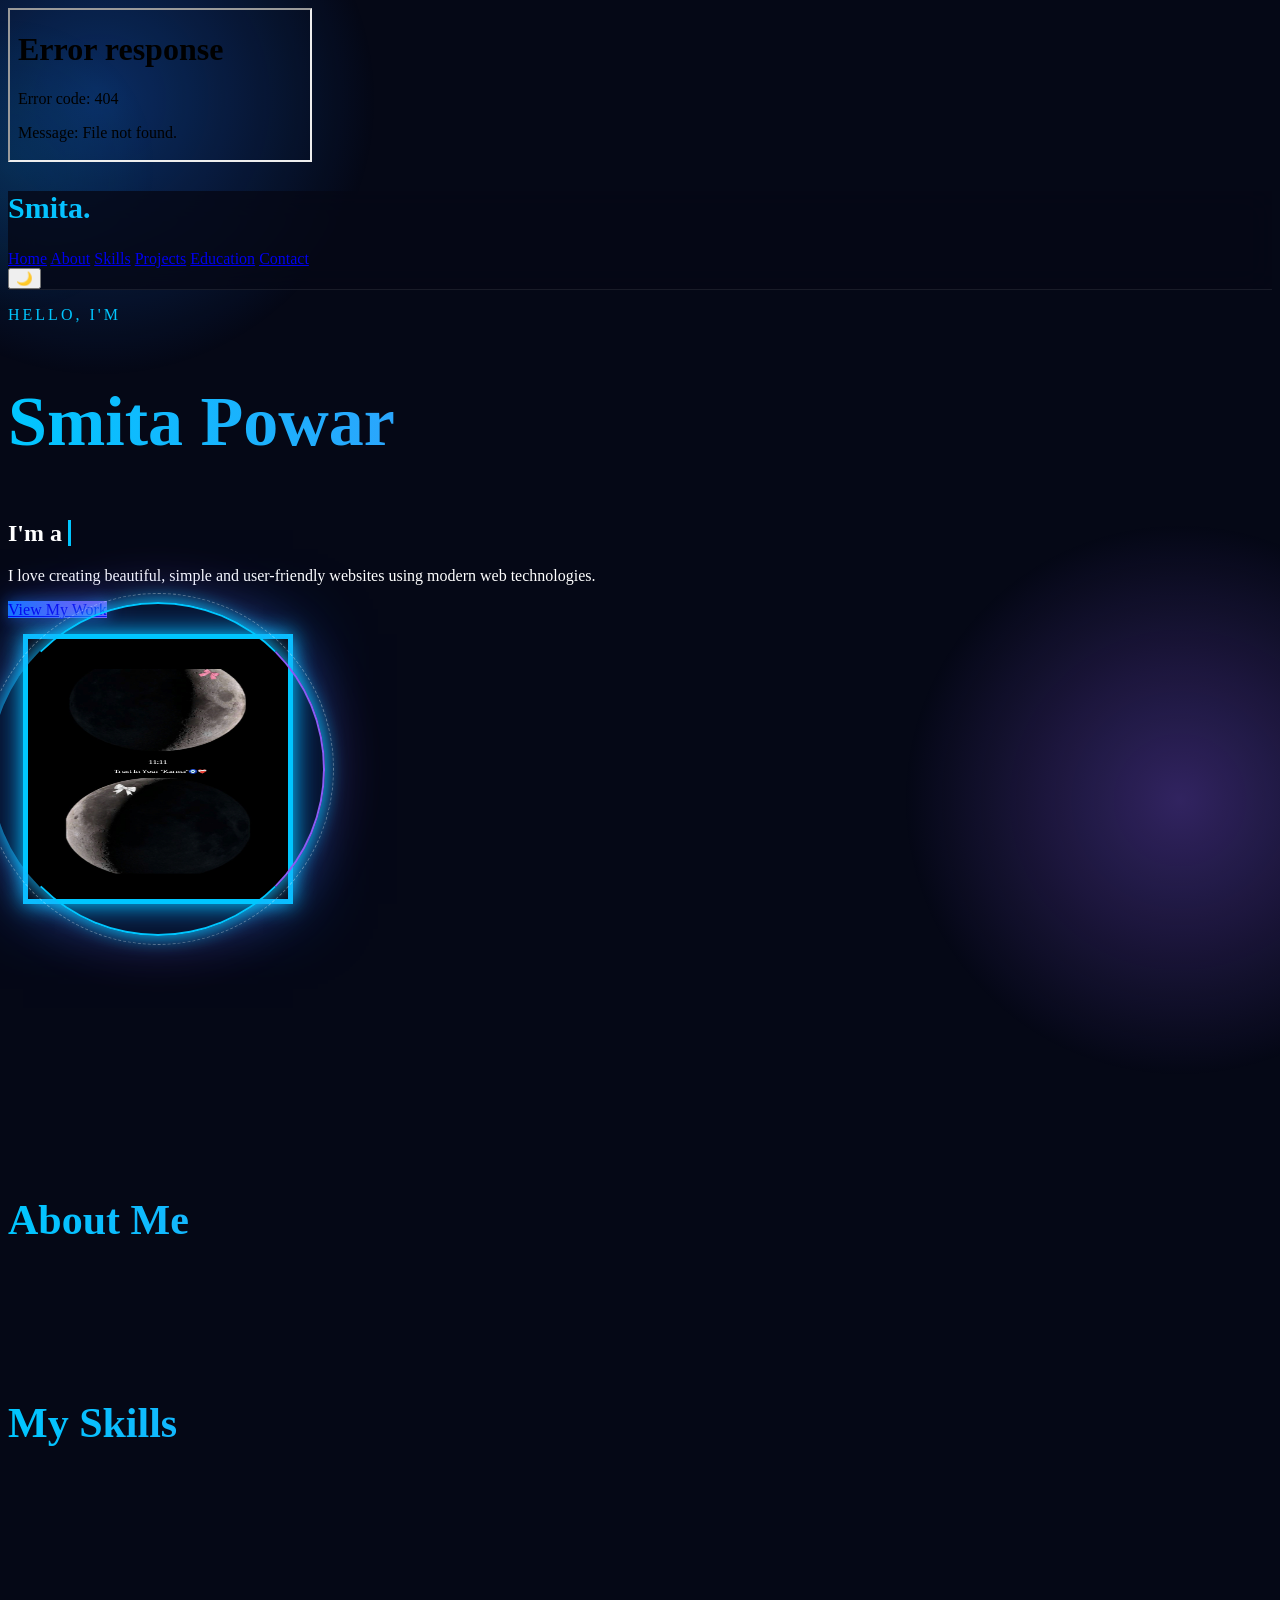
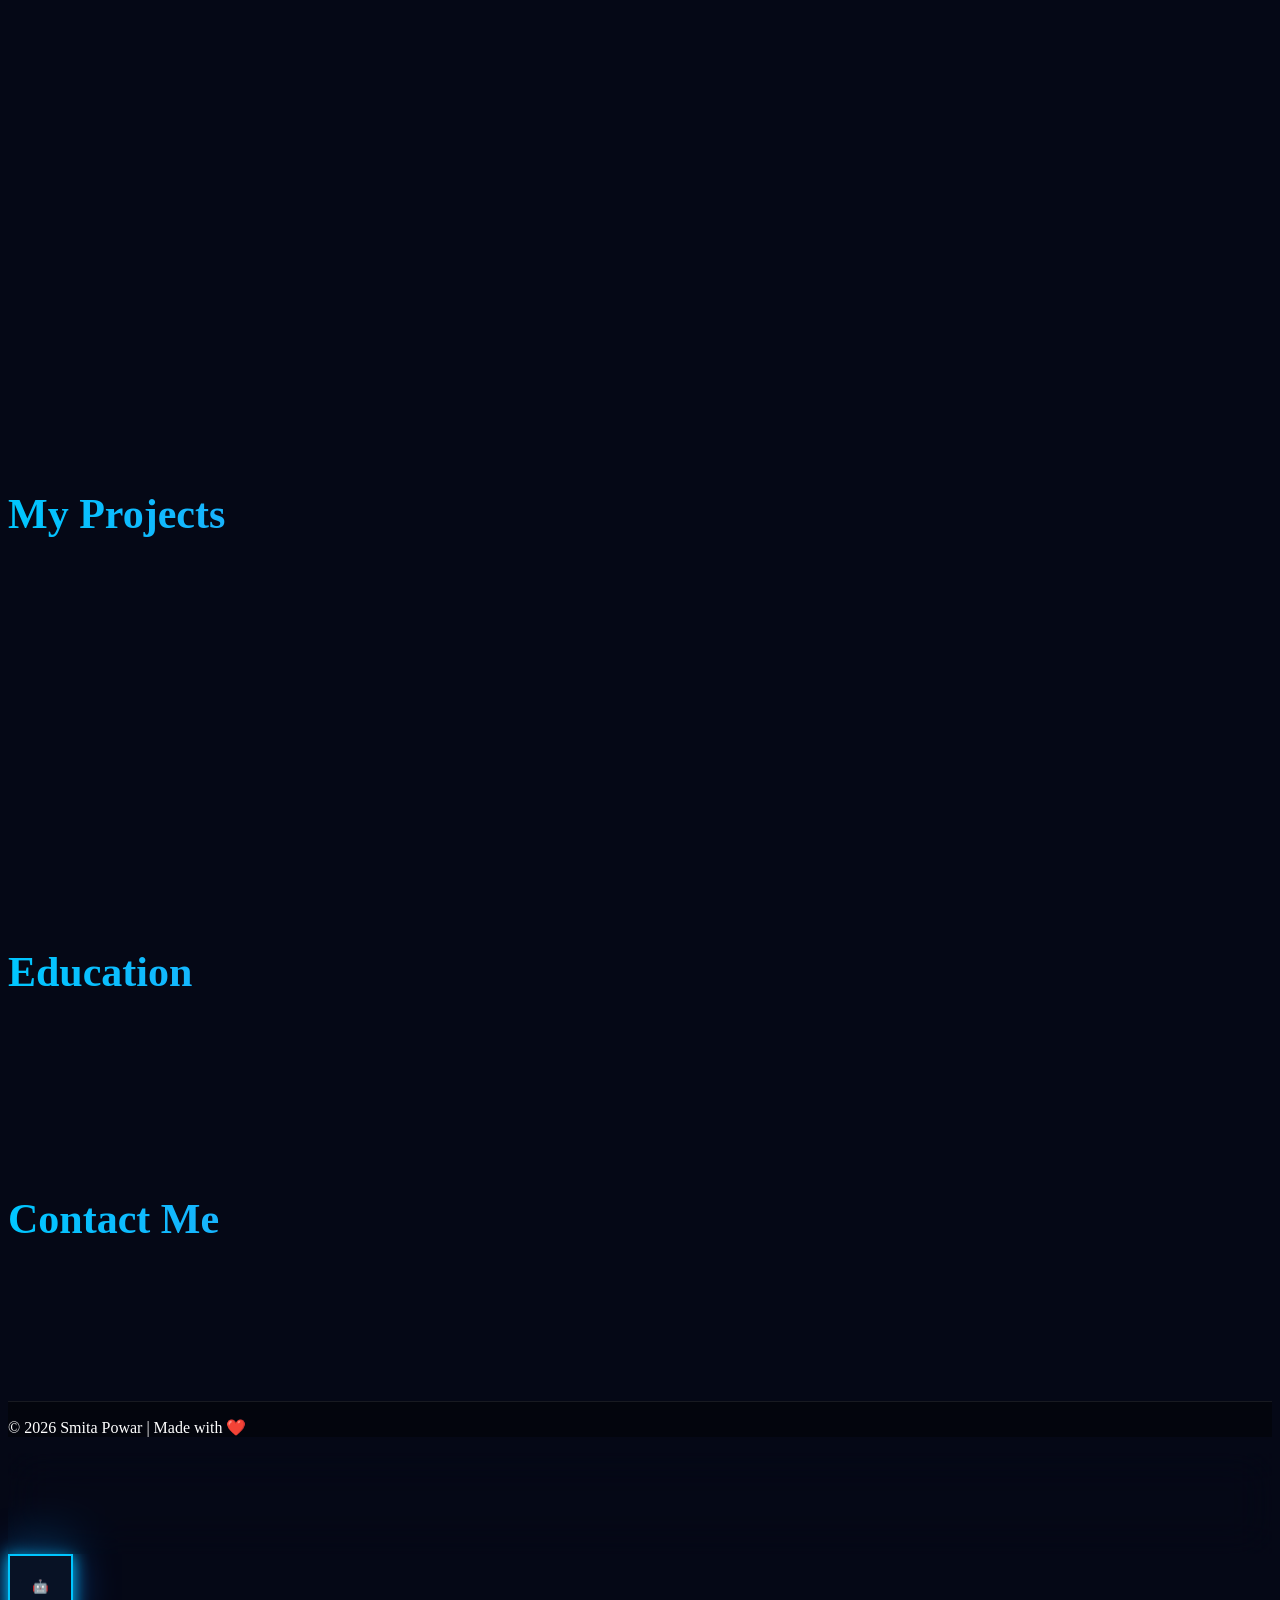
==== commit 37a7aeae: "Update index.html" ====
--- a/index.html
+++ b/index.html
@@ -8,6 +8,10 @@
 </head>
 
 <body>
+    <iframe
+    src="chatbot/chatbot.html"
+    class="chatbot-frame">
+</iframe>
 
 <div class="cursor-glow"></div>
 
--- a/style.css
+++ b/style.css
@@ -1,140 +1,402 @@
-/* CHATBOT */
+/* ===== FUTURISTIC ANIMATED PORTFOLIO ===== */
+
+body {
+    background: #050816;
+    color: #fff;
+    overflow-x: hidden;
+}
+
+/* Animated background */
+
+body::before {
+    content: "";
+    position: fixed;
+    width: 600px;
+    height: 600px;
+    background: radial-gradient(circle, #1677ff55, transparent 65%);
+    top: -200px;
+    left: -200px;
+    animation: moveGlow 8s infinite alternate;
+    z-index: -2;
+}
+
+body::after {
+    content: "";
+    position: fixed;
+    width: 600px;
+    height: 600px;
+    background: radial-gradient(circle, #8b5cf655, transparent 65%);
+    right: -200px;
+    bottom: -200px;
+    animation: moveGlow2 10s infinite alternate;
+    z-index: -2;
+}
+
+@keyframes moveGlow {
+    from {
+        transform: translate(0,0);
+    }
+    to {
+        transform: translate(300px,250px);
+    }
+}
+
+@keyframes moveGlow2 {
+    from {
+        transform: translate(0,0);
+    }
+    to {
+        transform: translate(-250px,-250px);
+    }
+}
+
+
+/* NAVBAR */
+
+header {
+    background: #050816cc;
+    backdrop-filter: blur(15px);
+    border-bottom: 1px solid #ffffff15;
+}
+
+nav h2 {
+    font-size: 30px;
+    background: linear-gradient(90deg,#00c6ff,#8b5cf6);
+    -webkit-background-clip: text;
+    color: transparent;
+}
+
+
+/* HERO */
+
+.hero {
+    min-height: 95vh;
+    position: relative;
+}
+
+.hero-text p:first-child {
+    color: #00c6ff;
+    letter-spacing: 3px;
+    text-transform: uppercase;
+}
+
+.hero h1 {
+    font-size: 70px;
+    font-weight: 800;
+    background: linear-gradient(
+        90deg,
+        #00c6ff,
+        #8b5cf6,
+        #00c6ff
+    );
+    background-size: 200%;
+    -webkit-background-clip: text;
+    color: transparent;
+    animation: textFlow 4s linear infinite;
+}
+
+@keyframes textFlow {
+    to {
+        background-position: 200%;
+    }
+}
+
+.hero h2 {
+    color: #fff;
+}
+
+#typing {
+    color: #00c6ff;
+    border-right: 3px solid #00c6ff;
+    padding-right: 6px;
+    animation: blink 0.7s infinite;
+}
+
+@keyframes blink {
+    50% {
+        border-color: transparent;
+    }
+}
+
+
+/* PROFILE */
+
+.profile {
+    position: relative;
+    width: 300px;
+    height: 300px;
+    display: flex;
+    align-items: center;
+    justify-content: center;
+}
+
+.profile::before {
+    content: "";
+    position: absolute;
+    width: 330px;
+    height: 330px;
+    border-radius: 50%;
+    border: 2px solid #00c6ff;
+    border-left-color: transparent;
+    border-right-color: #8b5cf6;
+    animation: spin 5s linear infinite;
+    box-shadow:
+        0 0 20px #00c6ff,
+        0 0 60px #8b5cf655;
+}
+
+.profile::after {
+    content: "";
+    position: absolute;
+    width: 350px;
+    height: 350px;
+    border-radius: 50%;
+    border: 1px dashed #ffffff55;
+    animation: spinReverse 12s linear infinite;
+}
+
+@keyframes spin {
+    to {
+        transform: rotate(360deg);
+    }
+}
+
+@keyframes spinReverse {
+    to {
+        transform: rotate(-360deg);
+    }
+}
+
+.profile img {
+    width: 260px;
+    height: 260px;
+    border: 5px solid #00c6ff;
+    box-shadow:
+        0 0 20px #00c6ff,
+        0 0 70px #1677ff88;
+    animation: floating 4s ease-in-out infinite;
+}
+
+@keyframes floating {
+    0%,100% {
+        transform: translateY(0);
+    }
+    50% {
+        transform: translateY(-15px);
+    }
+}
+
+
+/* BUTTON */
+
+.btn {
+    position: relative;
+    overflow: hidden;
+    background: linear-gradient(
+        90deg,
+        #1677ff,
+        #8b5cf6
+    );
+    box-shadow:
+        0 0 15px #1677ff88,
+        0 0 40px #8b5cf644;
+    transition: .3s;
+}
+
+.btn:hover {
+    transform: scale(1.08);
+    box-shadow:
+        0 0 25px #00c6ff,
+        0 0 60px #8b5cf6;
+}
+
+
+/* SECTION TITLES */
+
+.title {
+    font-size: 42px;
+    background: linear-gradient(
+        90deg,
+        #00c6ff,
+        #8b5cf6
+    );
+    -webkit-background-clip: text;
+    color: transparent;
+}
+
+
+/* GLASS CARDS */
+
+.card,
+.about-box,
+.education-box,
+.contact-box {
+    background: #ffffff08;
+    backdrop-filter: blur(15px);
+    border: 1px solid #ffffff18;
+    color: #fff;
+    box-shadow:
+        0 10px 40px #0005,
+        inset 0 0 20px #ffffff05;
+}
+
+.card {
+    transform-style: preserve-3d;
+    transition: .4s;
+}
+
+.card:hover {
+    transform:
+        translateY(-15px)
+        rotateX(5deg)
+        rotateY(-5deg);
+    border-color: #00c6ff88;
+    box-shadow:
+        0 20px 50px #1677ff44,
+        0 0 30px #00c6ff22;
+}
+
+
+/* REVEAL */
+
+.reveal {
+    opacity: 0;
+    transform: translateY(70px);
+}
+
+.reveal.show {
+    opacity: 1;
+    transform: translateY(0);
+    transition: 1s ease;
+}
+
+
+/* MOUSE LIGHT */
+
+.cursor-glow {
+    position: fixed;
+    width: 300px;
+    height: 300px;
+    border-radius: 50%;
+    pointer-events: none;
+    background: radial-gradient(
+        circle,
+        #00c6ff18,
+        transparent 70%
+    );
+    transform: translate(-50%,-50%);
+    z-index: -1;
+}
+
+
+/* CHATBOT BUTTON */
+
+.ai-button {
+    width: 65px;
+    height: 65px;
+    border: 2px solid #00c6ff;
+    background: #081225;
+    box-shadow:
+        0 0 15px #00c6ff,
+        0 0 40px #1677ff88;
+    animation:
+        aiPulse 2s infinite,
+        aiFloat 3s ease-in-out infinite;
+}
+
+@keyframes aiPulse {
+    0%,100% {
+        box-shadow:
+            0 0 15px #00c6ff,
+            0 0 40px #1677ff88;
+    }
+
+    50% {
+        box-shadow:
+            0 0 30px #00c6ff,
+            0 0 80px #8b5cf688;
+    }
+}
+
+@keyframes aiFloat {
+    0%,100% {
+        transform: translateY(0);
+    }
+
+    50% {
+        transform: translateY(-12px);
+    }
+}
+
+
+/* CHAT WINDOW */
 
 .chatbot {
-    position: fixed;
-    right: 25px;
-    bottom: 95px;
-    width: 330px;
-    height: 430px;
-    background: white;
-    border-radius: 20px;
-    box-shadow: 0 10px 40px #0003;
-    overflow: hidden;
-    display: none;
-    z-index: 999;
-    border: 2px solid #1677ff55;
+    background: #07101fcc;
+    backdrop-filter: blur(20px);
+    border: 1px solid #00c6ff55;
+    box-shadow:
+        0 0 30px #1677ff55,
+        0 20px 70px #0008;
 }
 
 .chat-header {
-    background: linear-gradient(135deg, #1677ff, #8b5cf6);
+    background:
+        linear-gradient(
+            135deg,
+            #1677ff,
+            #8b5cf6
+        );
+}
+
+.bot-message {
+    background: #ffffff10;
+    border: 1px solid #ffffff15;
     color: white;
-    padding: 16px;
-    font-weight: bold;
-    display: flex;
-    justify-content: space-between;
-}
-
-.chat-header button {
-    background: none;
-    border: none;
-    color: white;
-    font-size: 22px;
-    cursor: pointer;
-}
-
-.chat-messages {
-    height: 320px;
-    padding: 15px;
-    overflow-y: auto;
-}
-
-.bot-message,
+}
+
 .user-message {
-    padding: 10px 13px;
-    margin: 8px 0;
-    border-radius: 15px;
-    max-width: 85%;
-    font-size: 14px;
-}
-
-.bot-message {
-    background: #eef4ff;
-    color: #172033;
-}
-
-.user-message {
-    background: #1677ff;
-    color: white;
-    margin-left: auto;
-}
-
-.chat-input {
-    display: flex;
-    padding: 10px;
-    border-top: 1px solid #ddd;
-}
-
-.chat-input input {
-    flex: 1;
-    border: none;
-    outline: none;
-    padding: 10px;
-}
-
-.chat-input button {
-    border: none;
-    background: #1677ff;
-    color: white;
-    border-radius: 50%;
-    width: 40px;
-    cursor: pointer;
-}
-
-
-/* AI BUTTON */
-
-.ai-button {
-    position: fixed;
-    right: 25px;
-    bottom: 25px;
-    width: 60px;
-    height: 60px;
-    border: none;
-    border-radius: 50%;
-    background: linear-gradient(135deg, #1677ff, #8b5cf6);
-    color: white;
-    font-size: 28px;
-    cursor: pointer;
-    box-shadow: 0 0 25px #1677ff88;
-    animation: aiFloat 2s infinite;
-    z-index: 1000;
-}
-
-@keyframes aiFloat {
-    0%, 100% {
-        transform: translateY(0);
-    }
-
-    50% {
-        transform: translateY(-10px);
-    }
-}
-
-
-/* CHATBOT DARK MODE */
-
-.dark .chatbot {
-    background: #182235;
-}
-
-.dark .bot-message {
-    background: #25324a;
-    color: white;
+    background: linear-gradient(
+        135deg,
+        #1677ff,
+        #8b5cf6
+    );
+}
+
+
+/* FOOTER */
+
+footer {
+    background: #03050d;
+    border-top: 1px solid #ffffff15;
 }
 
 
 /* MOBILE */
 
-@media (max-width: 600px) {
-
-    .chatbot {
-        right: 10px;
-        bottom: 85px;
-        width: calc(100% - 20px);
-    }
-
-    .ai-button {
-        right: 15px;
-        bottom: 15px;
-    }
-}
+@media(max-width:700px) {
+
+    .hero h1 {
+        font-size: 48px;
+    }
+
+    .profile {
+        width: 240px;
+        height: 240px;
+    }
+
+    .profile img {
+        width: 200px;
+        height: 200px;
+    }
+
+    .profile::before {
+        width: 250px;
+        height: 250px;
+    }
+
+    .profile::after {
+        width: 270px;
+        height: 270px;
+    }
+}
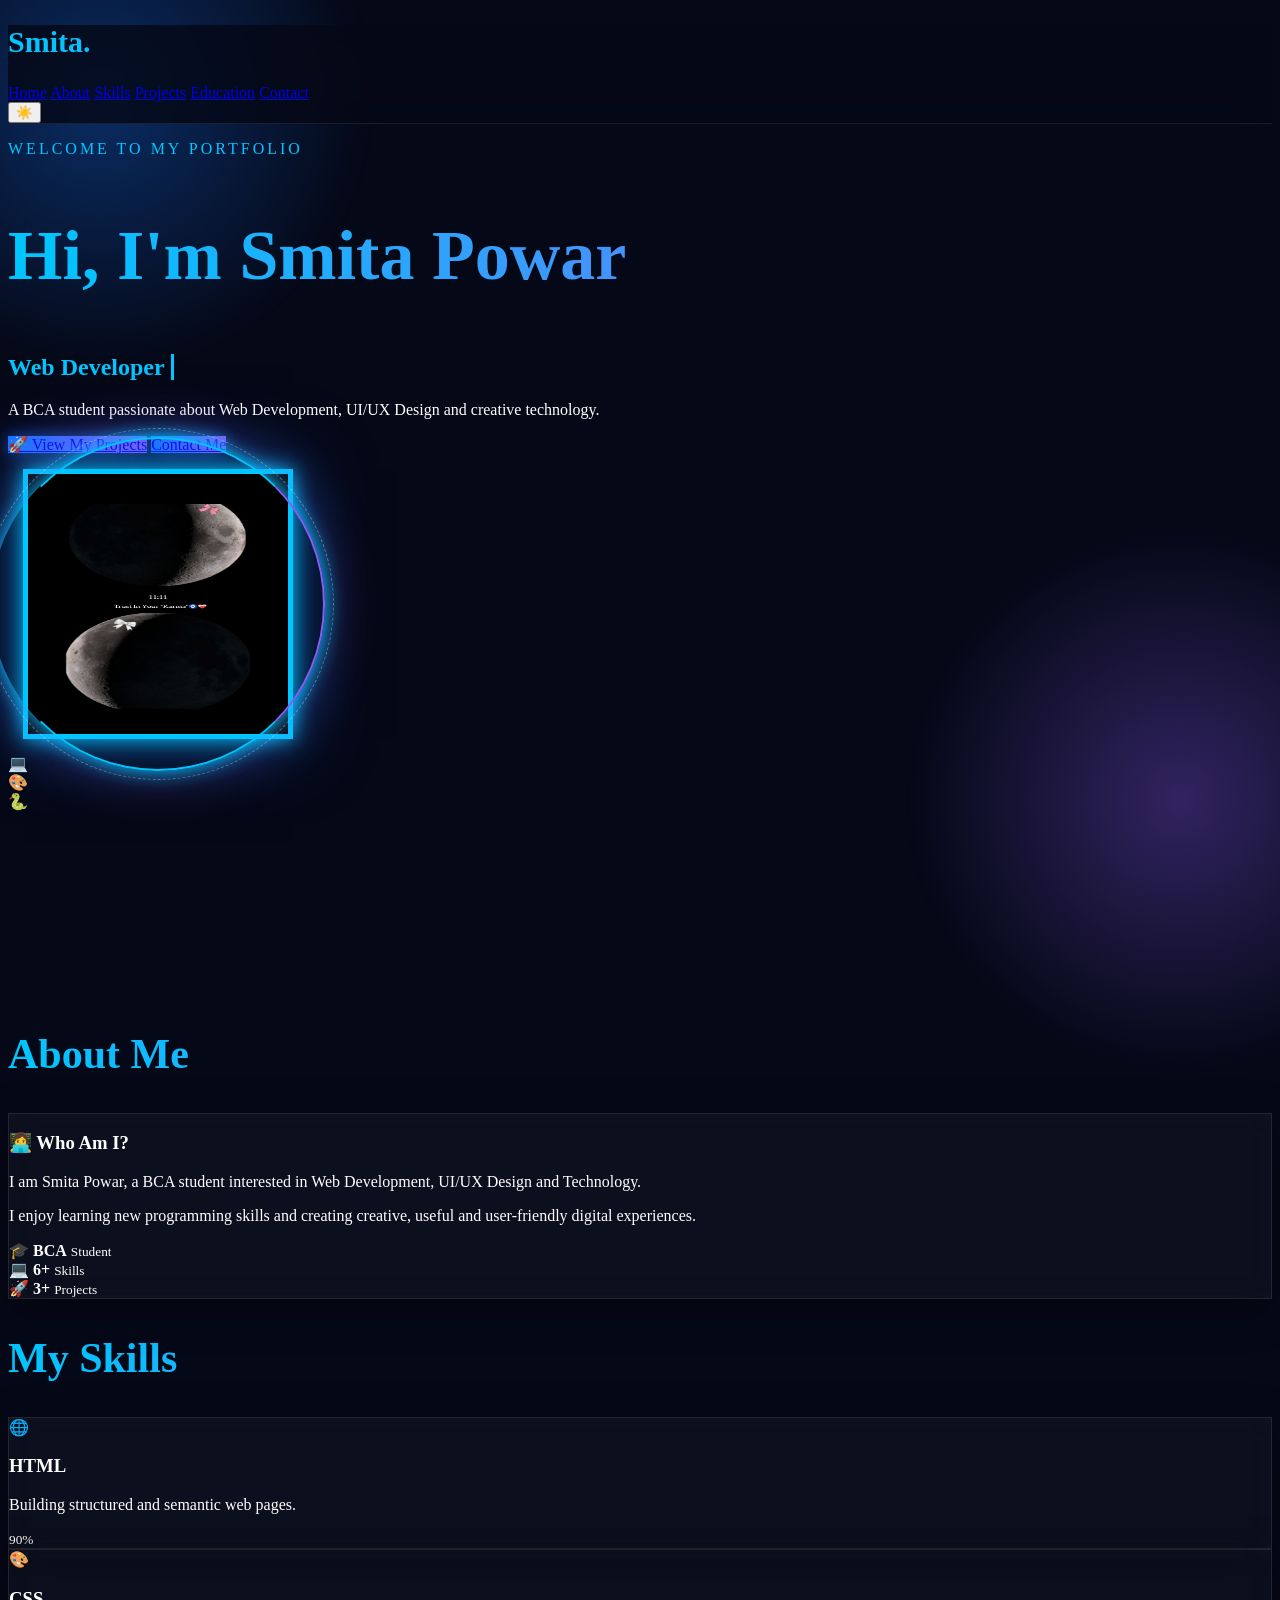
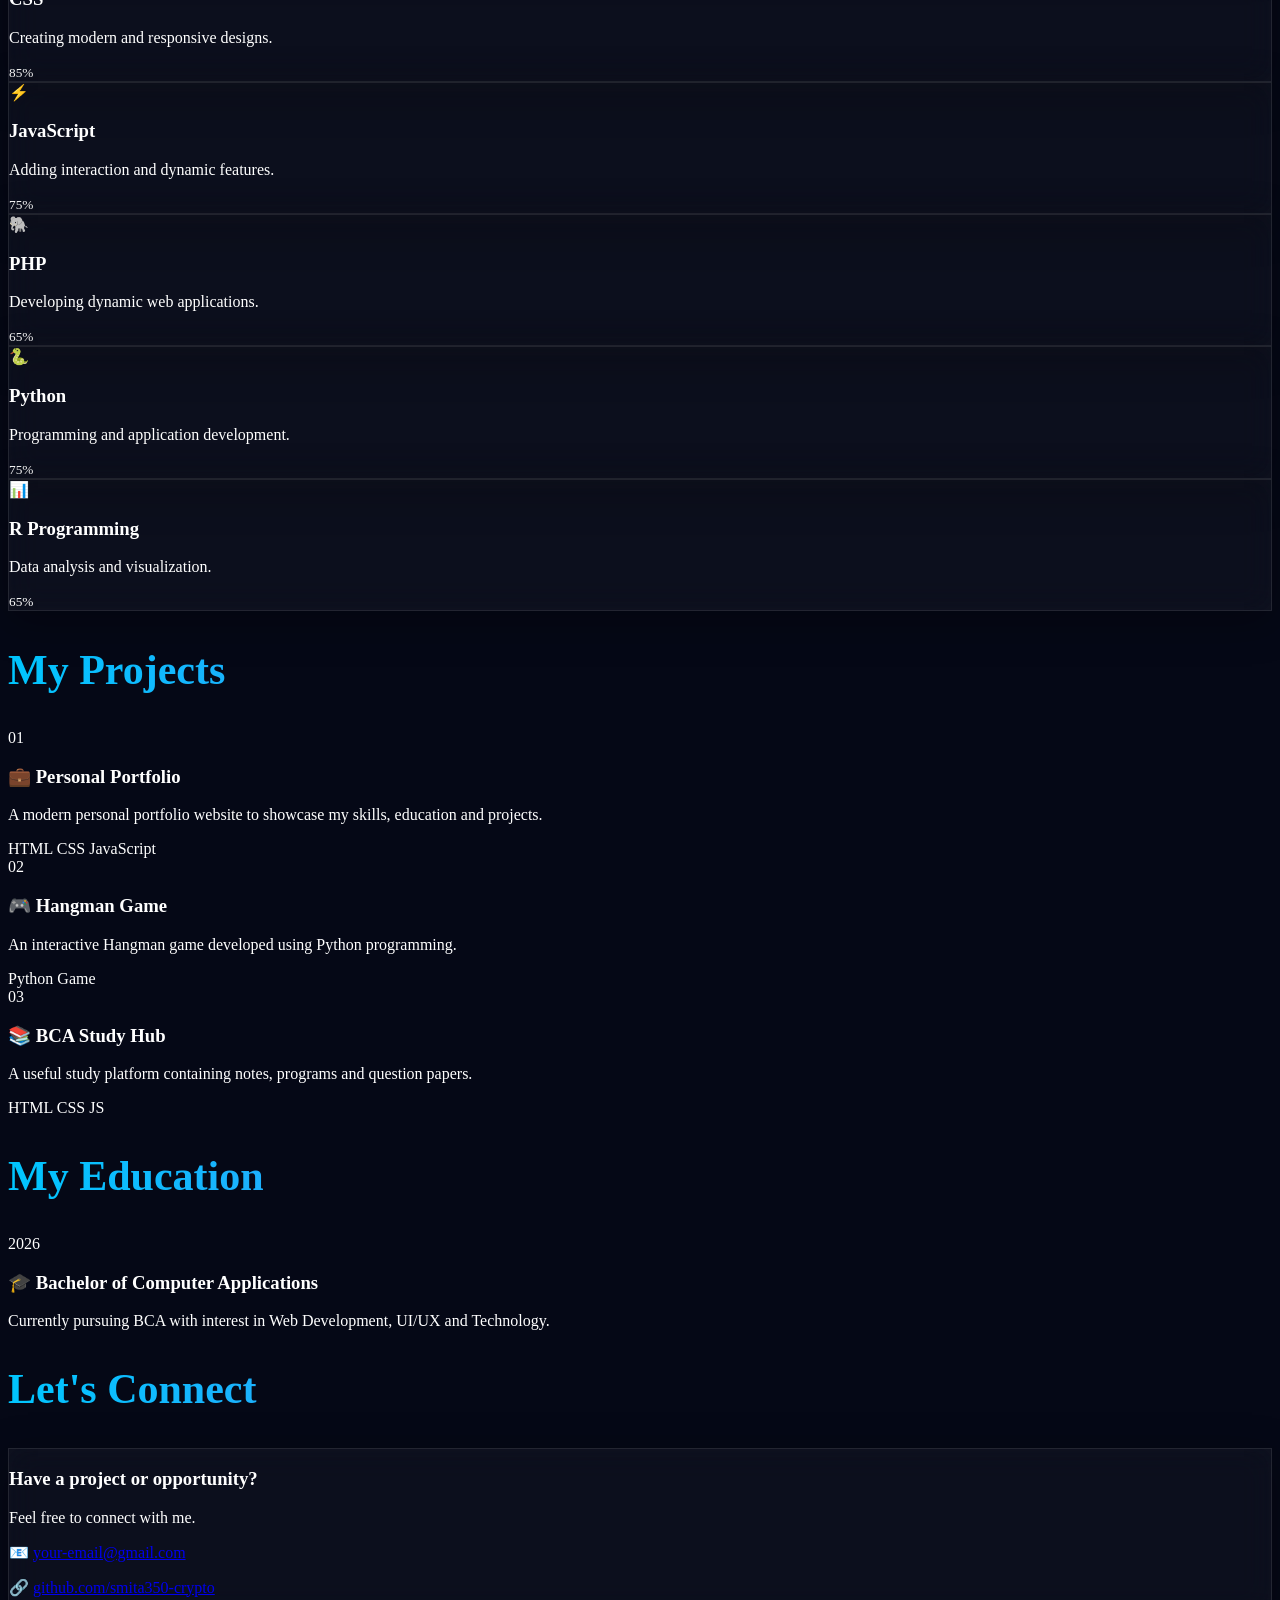
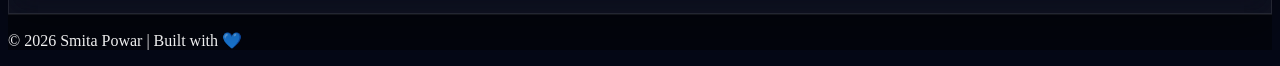
==== commit f0e8acfd: "Update index.html" ====
--- a/index.html
+++ b/index.html
@@ -3,21 +3,21 @@
 <head>
     <meta charset="UTF-8">
     <meta name="viewport" content="width=device-width, initial-scale=1.0">
+
     <title>Smita Powar | Portfolio</title>
+
     <link rel="stylesheet" href="style.css">
 </head>
 
 <body>
-    <iframe
-    src="chatbot/chatbot.html"
-    class="chatbot-frame">
-</iframe>
-
-<div class="cursor-glow"></div>
-
+
+<!-- Animated background -->
+<div class="stars"></div>
+
+<!-- NAVBAR -->
 <header>
     <nav>
-        <h2>Smita.</h2>
+        <h2>Smita<span>.</span></h2>
 
         <div class="links">
             <a href="#home">Home</a>
@@ -28,221 +28,282 @@
             <a href="#contact">Contact</a>
         </div>
 
-        <button id="theme">🌙</button>
+        <button id="theme">☀️</button>
     </nav>
 </header>
 
 
 <!-- HOME -->
-
 <section id="home" class="hero">
 
     <div class="hero-text">
-        <p>Hello, I'm</p>
-
-        <h1>Smita Powar</h1>
+
+        <p class="hello">WELCOME TO MY PORTFOLIO</p>
+
+        <h1>Hi, I'm <span>Smita Powar</span></h1>
 
         <h2>
-            I'm a <span id="typing"></span>
+            <span id="typing"></span>
         </h2>
 
+        <p class="intro">
+            A BCA student passionate about Web Development,
+            UI/UX Design and creative technology.
+        </p>
+
+        <div class="buttons">
+            <a href="#projects" class="btn">🚀 View My Projects</a>
+            <a href="#contact" class="btn second">Contact Me</a>
+        </div>
+
+    </div>
+
+
+    <div class="profile-area">
+
+        <div class="orbit orbit1"></div>
+        <div class="orbit orbit2"></div>
+
+        <div class="profile">
+            <img src="IMG_20260511_174621.jpg" alt="Smita Powar">
+        </div>
+
+        <div class="floating-icon icon1">💻</div>
+        <div class="floating-icon icon2">🎨</div>
+        <div class="floating-icon icon3">🐍</div>
+
+    </div>
+
+</section>
+
+
+<!-- ABOUT -->
+<section id="about">
+
+    <h2 class="title">About <span>Me</span></h2>
+
+    <div class="about-box reveal">
+
+        <div>
+            <h3>👩‍💻 Who Am I?</h3>
+
+            <p>
+                I am Smita Powar, a BCA student interested in
+                Web Development, UI/UX Design and Technology.
+            </p>
+
+            <p>
+                I enjoy learning new programming skills and
+                creating creative, useful and user-friendly
+                digital experiences.
+            </p>
+        </div>
+
+        <div class="about-stats">
+
+            <div>
+                <b>🎓</b>
+                <strong>BCA</strong>
+                <small>Student</small>
+            </div>
+
+            <div>
+                <b>💻</b>
+                <strong>6+</strong>
+                <small>Skills</small>
+            </div>
+
+            <div>
+                <b>🚀</b>
+                <strong>3+</strong>
+                <small>Projects</small>
+            </div>
+
+        </div>
+
+    </div>
+
+</section>
+
+
+<!-- SKILLS -->
+<section id="skills">
+
+    <h2 class="title">My <span>Skills</span></h2>
+
+    <div class="cards">
+
+        <div class="card reveal">
+            <div class="skill-icon">🌐</div>
+            <h3>HTML</h3>
+            <p>Building structured and semantic web pages.</p>
+            <div class="bar"><i style="width:90%"></i></div>
+            <small>90%</small>
+        </div>
+
+        <div class="card reveal">
+            <div class="skill-icon">🎨</div>
+            <h3>CSS</h3>
+            <p>Creating modern and responsive designs.</p>
+            <div class="bar"><i style="width:85%"></i></div>
+            <small>85%</small>
+        </div>
+
+        <div class="card reveal">
+            <div class="skill-icon">⚡</div>
+            <h3>JavaScript</h3>
+            <p>Adding interaction and dynamic features.</p>
+            <div class="bar"><i style="width:75%"></i></div>
+            <small>75%</small>
+        </div>
+
+        <div class="card reveal">
+            <div class="skill-icon">🐘</div>
+            <h3>PHP</h3>
+            <p>Developing dynamic web applications.</p>
+            <div class="bar"><i style="width:65%"></i></div>
+            <small>65%</small>
+        </div>
+
+        <div class="card reveal">
+            <div class="skill-icon">🐍</div>
+            <h3>Python</h3>
+            <p>Programming and application development.</p>
+            <div class="bar"><i style="width:75%"></i></div>
+            <small>75%</small>
+        </div>
+
+        <div class="card reveal">
+            <div class="skill-icon">📊</div>
+            <h3>R Programming</h3>
+            <p>Data analysis and visualization.</p>
+            <div class="bar"><i style="width:65%"></i></div>
+            <small>65%</small>
+        </div>
+
+    </div>
+
+</section>
+
+
+<!-- PROJECTS -->
+<section id="projects">
+
+    <h2 class="title">My <span>Projects</span></h2>
+
+    <div class="cards">
+
+        <div class="project-card reveal">
+            <div class="project-number">01</div>
+            <h3>💼 Personal Portfolio</h3>
+            <p>
+                A modern personal portfolio website to showcase
+                my skills, education and projects.
+            </p>
+            <div class="tags">
+                <span>HTML</span>
+                <span>CSS</span>
+                <span>JavaScript</span>
+            </div>
+        </div>
+
+        <div class="project-card reveal">
+            <div class="project-number">02</div>
+            <h3>🎮 Hangman Game</h3>
+            <p>
+                An interactive Hangman game developed using
+                Python programming.
+            </p>
+            <div class="tags">
+                <span>Python</span>
+                <span>Game</span>
+            </div>
+        </div>
+
+        <div class="project-card reveal">
+            <div class="project-number">03</div>
+            <h3>📚 BCA Study Hub</h3>
+            <p>
+                A useful study platform containing notes,
+                programs and question papers.
+            </p>
+            <div class="tags">
+                <span>HTML</span>
+                <span>CSS</span>
+                <span>JS</span>
+            </div>
+        </div>
+
+    </div>
+
+</section>
+
+
+<!-- EDUCATION -->
+<section id="education">
+
+    <h2 class="title">My <span>Education</span></h2>
+
+    <div class="timeline">
+
+        <div class="timeline-item reveal">
+            <div class="dot"></div>
+
+            <div class="timeline-content">
+                <span>2026</span>
+                <h3>🎓 Bachelor of Computer Applications</h3>
+                <p>
+                    Currently pursuing BCA with interest in
+                    Web Development, UI/UX and Technology.
+                </p>
+            </div>
+        </div>
+
+    </div>
+
+</section>
+
+
+<!-- CONTACT -->
+<section id="contact">
+
+    <h2 class="title">Let's <span>Connect</span></h2>
+
+    <div class="contact-box reveal">
+
+        <h3>Have a project or opportunity?</h3>
+
         <p>
-            I love creating beautiful, simple and user-friendly
-            websites using modern web technologies.
+            Feel free to connect with me.
         </p>
 
-        <a href="#projects" class="btn">View My Work</a>
-    </div>
-
-    <div class="profile">
-        <img src="IMG_20260511_174621.jpg" alt="Smita">
-    </div>
-
-</section>
-
-
-<!-- ABOUT -->
-
-<section id="about">
-    <h2 class="title">About Me</h2>
-
-    <div class="about-box reveal">
         <p>
-            I am a BCA student interested in Web Development,
-            UI/UX Design and Technology.
-        </p>
-
-        <p>
-            I enjoy learning programming and creating creative
-            and useful projects.
-        </p>
-    </div>
-</section>
-
-
-<!-- SKILLS -->
-
-<section id="skills">
-    <h2 class="title">My Skills</h2>
-
-    <div class="cards">
-
-        <div class="card reveal">
-            <h3>🌐 HTML</h3>
-            <p>Creating structured web pages.</p>
-        </div>
-
-        <div class="card reveal">
-            <h3>🎨 CSS</h3>
-            <p>Creating attractive responsive designs.</p>
-        </div>
-
-        <div class="card reveal">
-            <h3>⚡ JavaScript</h3>
-            <p>Adding interactive features.</p>
-        </div>
-
-        <div class="card reveal">
-            <h3>🐘 PHP</h3>
-            <p>Building dynamic web applications.</p>
-        </div>
-
-        <div class="card reveal">
-            <h3>🐍 Python</h3>
-            <p>Programming and application development.</p>
-        </div>
-
-        <div class="card reveal">
-            <h3>📊 R Programming</h3>
-            <p>Data analysis and visualization.</p>
-        </div>
-
-    </div>
-</section>
-
-
-<!-- PROJECTS -->
-
-<section id="projects">
-    <h2 class="title">My Projects</h2>
-
-    <div class="cards">
-
-        <div class="card project reveal">
-            <h3>💼 Personal Portfolio</h3>
-            <p>
-                A modern portfolio website to showcase my
-                skills, education and projects.
-            </p>
-            <span>HTML • CSS • JavaScript</span>
-        </div>
-
-        <div class="card project reveal">
-            <h3>🎮 Hangman Game</h3>
-            <p>
-                An interactive Hangman game created using Python.
-            </p>
-            <span>Python</span>
-        </div>
-
-        <div class="card project reveal">
-            <h3>📚 BCA Study Hub</h3>
-            <p>
-                A study website containing notes, programs
-                and question papers.
-            </p>
-            <span>HTML • CSS • JavaScript</span>
-        </div>
-
-    </div>
-</section>
-
-
-<!-- EDUCATION -->
-
-<section id="education">
-    <h2 class="title">Education</h2>
-
-    <div class="education-box reveal">
-        <h3>🎓 Bachelor of Computer Applications (BCA)</h3>
-        <p>Currently pursuing BCA</p>
-        <p>Interested in Web Development & UI/UX</p>
-    </div>
-</section>
-
-
-<!-- CONTACT -->
-
-<section id="contact">
-    <h2 class="title">Contact Me</h2>
-
-    <div class="contact-box reveal">
-
-        <!-- YOUR EMAIL -->
-       <p>
-    📧 Email:
-    <a href="mailto:smitapowar678@gmail.com">
-        smitapowar678@gmail.com
-    </a>
-</p>
-
-        <!-- YOUR GITHUB -->
-        <p>
-            🔗 GitHub:
-            <a href="https://github.com/smita350-crypto" target="_blank">
-                smita350-crypto
+            📧
+            <a href="mailto:your-email@gmail.com">
+                your-email@gmail.com
             </a>
         </p>
 
-        <p>📍 India</p>
-
-    </div>
+        <p>
+            🔗
+            <a href="https://github.com/smita350-crypto"
+               target="_blank">
+                github.com/smita350-crypto
+            </a>
+        </p>
+
+    </div>
+
 </section>
 
 
 <footer>
-    <p>© 2026 Smita Powar | Made with ❤️</p>
+    <p>© 2026 Smita Powar | Built with 💙</p>
 </footer>
 
 
-<!-- 🤖 CHATBOT -->
-
-<div class="chatbot">
-
-    <div class="chat-header">
-        🤖 Smita AI Assistant
-        <button onclick="closeChat()">×</button>
-    </div>
-
-    <div id="chatMessages" class="chat-messages">
-
-        <div class="bot-message">
-            👋 Hi! I'm Smita's Portfolio Assistant.
-            <br><br>
-            Ask me about her skills, projects or education!
-        </div>
-
-    </div>
-
-    <div class="chat-input">
-        <input
-            type="text"
-            id="userInput"
-            placeholder="Ask something..."
-            onkeydown="if(event.key==='Enter') sendMessage()"
-        >
-
-        <button onclick="sendMessage()">➤</button>
-    </div>
-
-</div>
-
-
-<!-- CHATBOT BUTTON -->
-
-<button class="ai-button" onclick="openChat()">
-    🤖
-</button>
+<!-- CHATBOT -->
+<!-- तुझ्या existing chatbot files असतील तर त्यांना आत्ता बदलू नको -->
 
 
 <script src="script.js"></script>
--- a/style.css
+++ b/style.css
@@ -258,10 +258,9 @@
 
 
 /* REVEAL */
-
 .reveal {
-    opacity: 0;
-    transform: translateY(70px);
+    opacity: 1;
+    transform: translateY(0);
 }
 
 .reveal.show {
@@ -400,3 +399,13 @@
         height: 270px;
     }
 }
+.chatbot-frame {
+    position: fixed;
+    right: 25px;
+    bottom: 90px;
+    width: 350px;
+    height: 500px;
+    border: none;
+    z-index: 999;
+    display: none;
+}
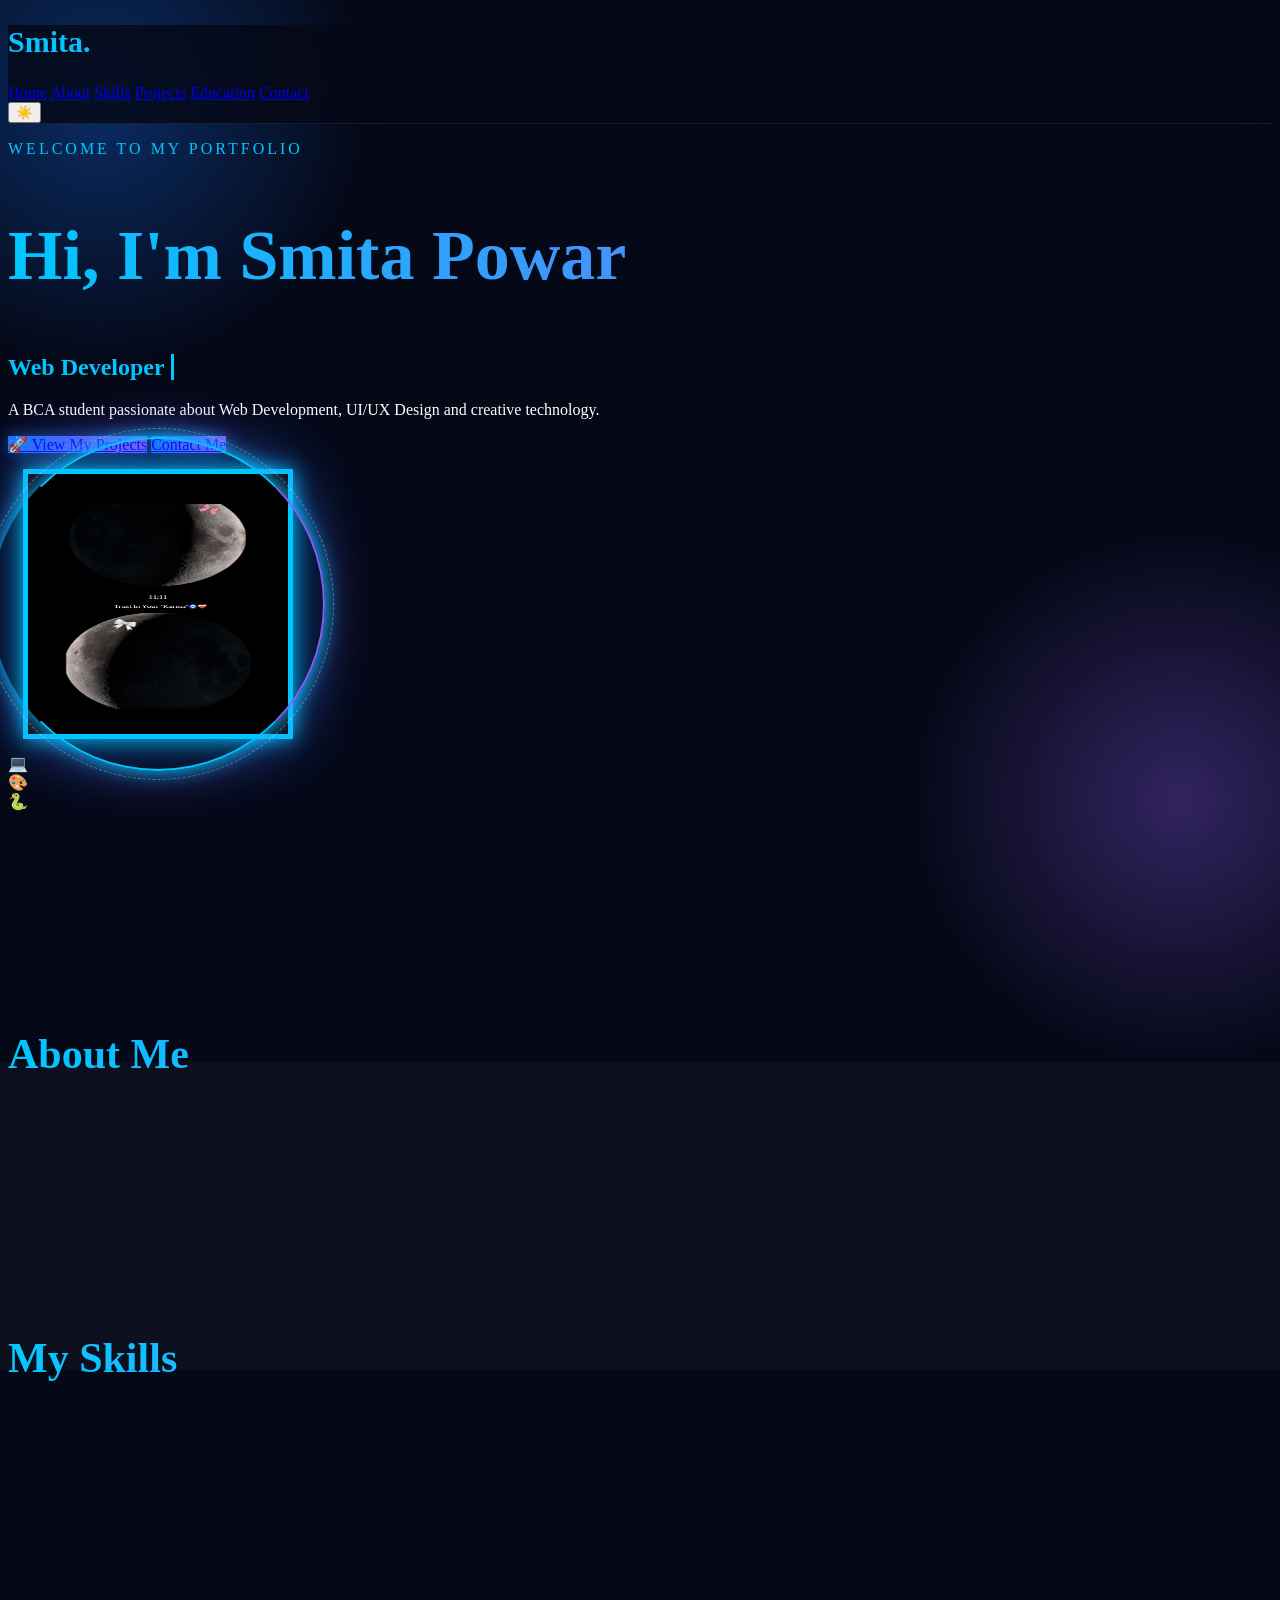
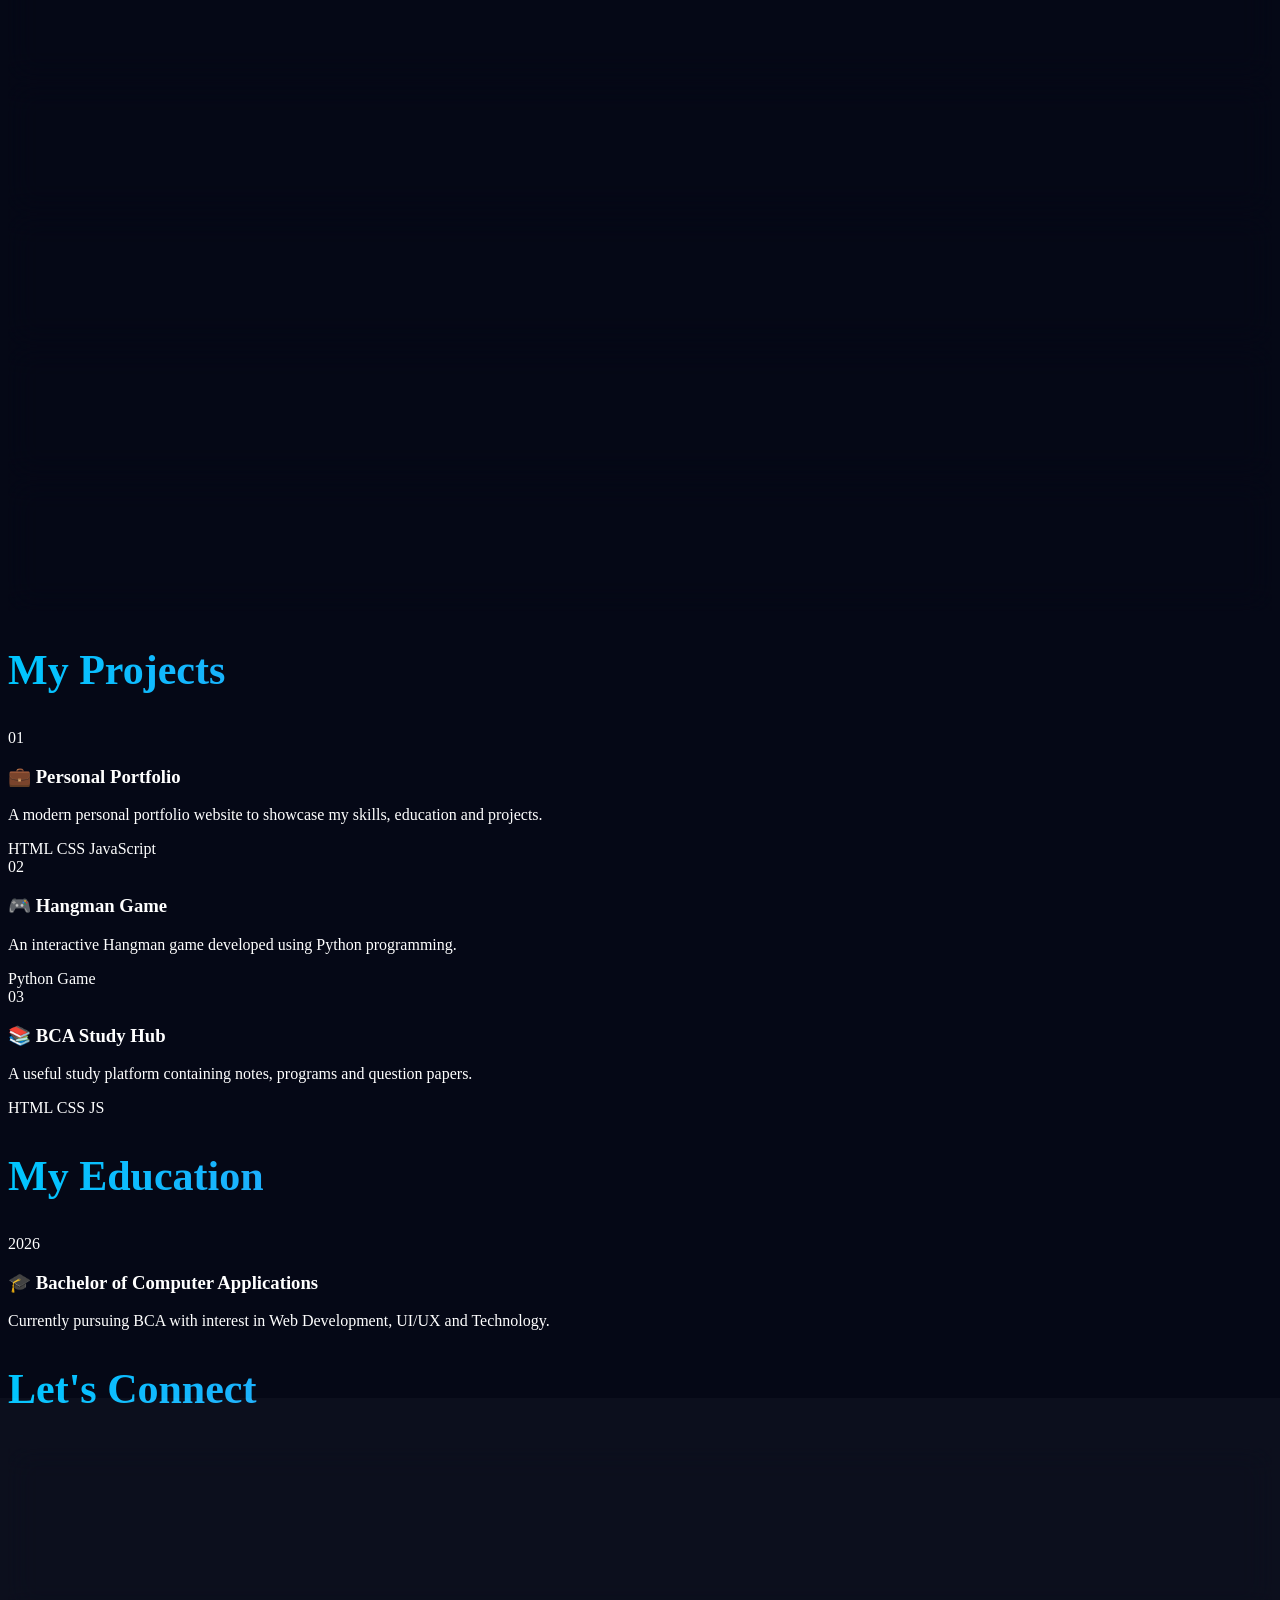
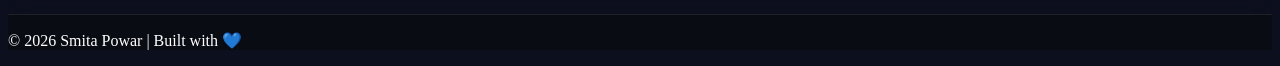
==== commit e9ce8e67: "Update index.html" ====
--- a/index.html
+++ b/index.html
@@ -279,8 +279,8 @@
 
         <p>
             📧
-            <a href="mailto:your-email@gmail.com">
-                your-email@gmail.com
+            <a href="smitapowar678@gmail.com">
+                your-smitapowar678@gmail.com
             </a>
         </p>
 
